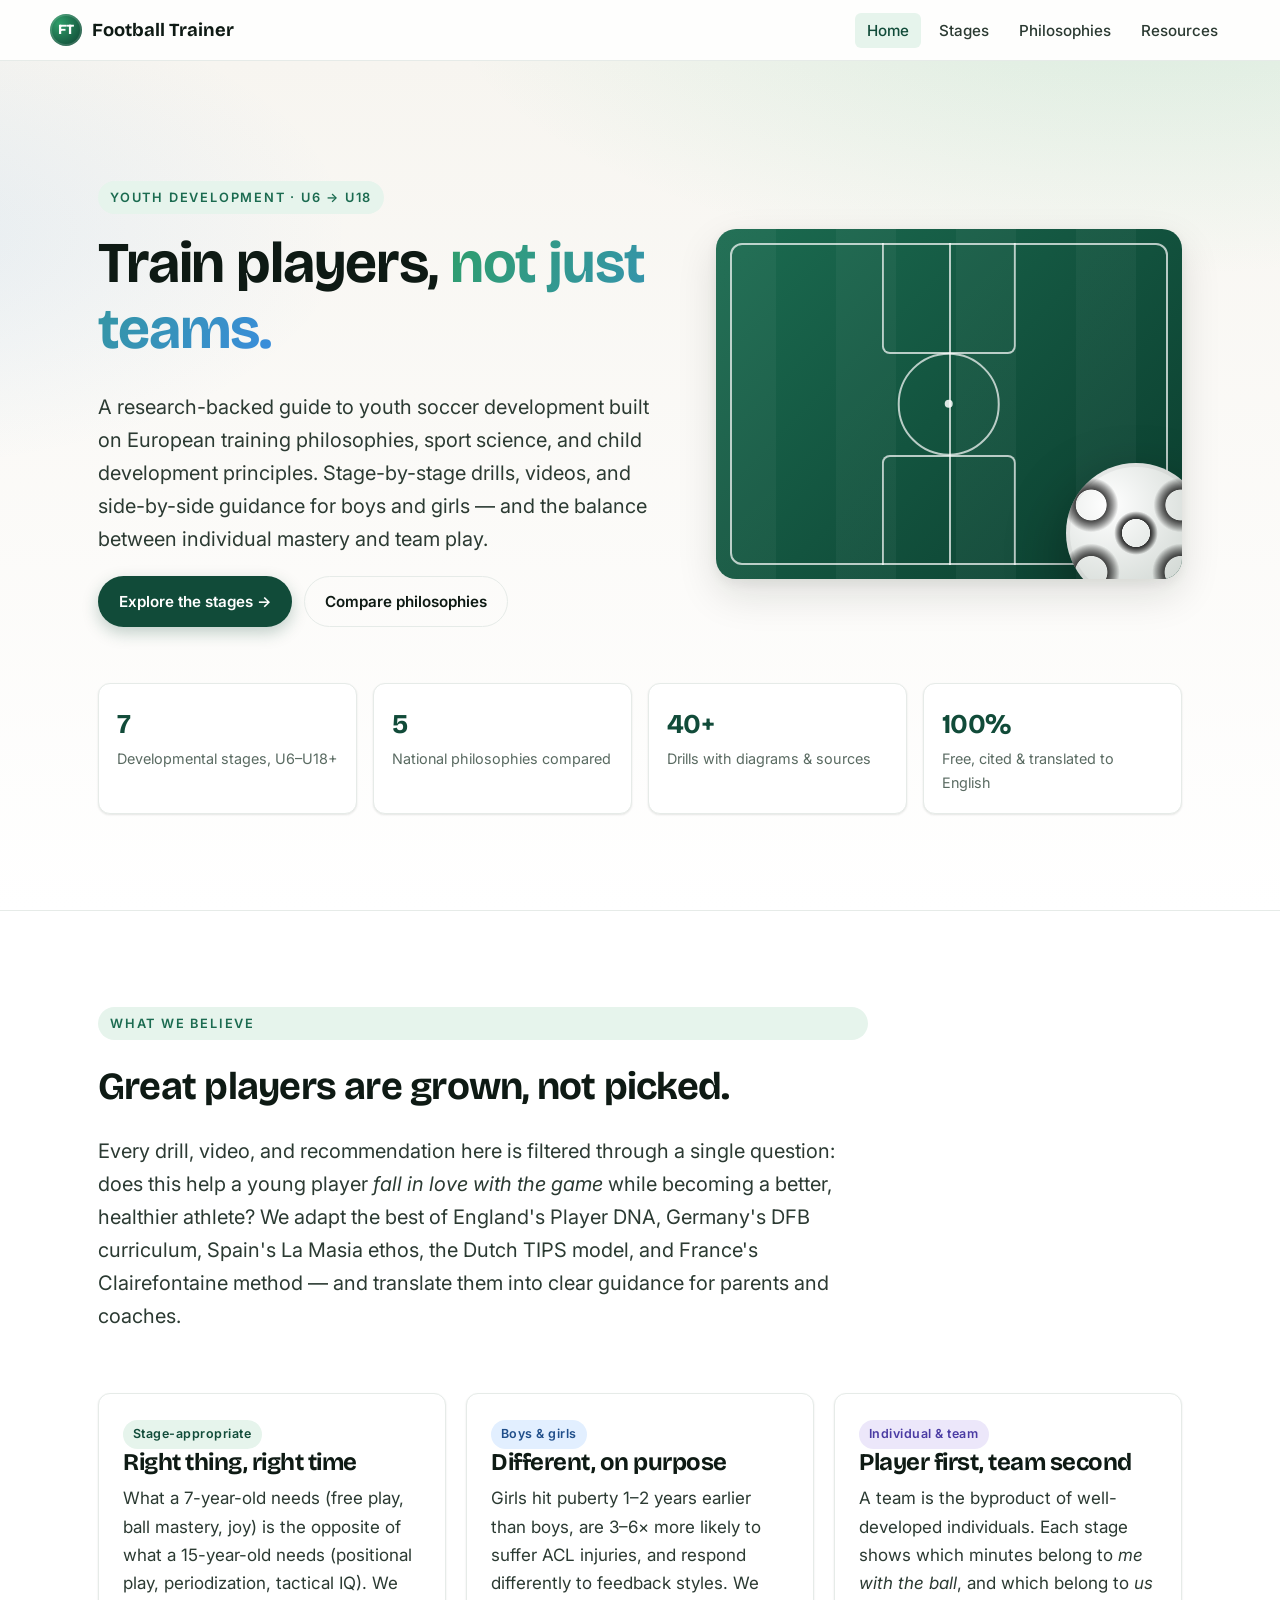
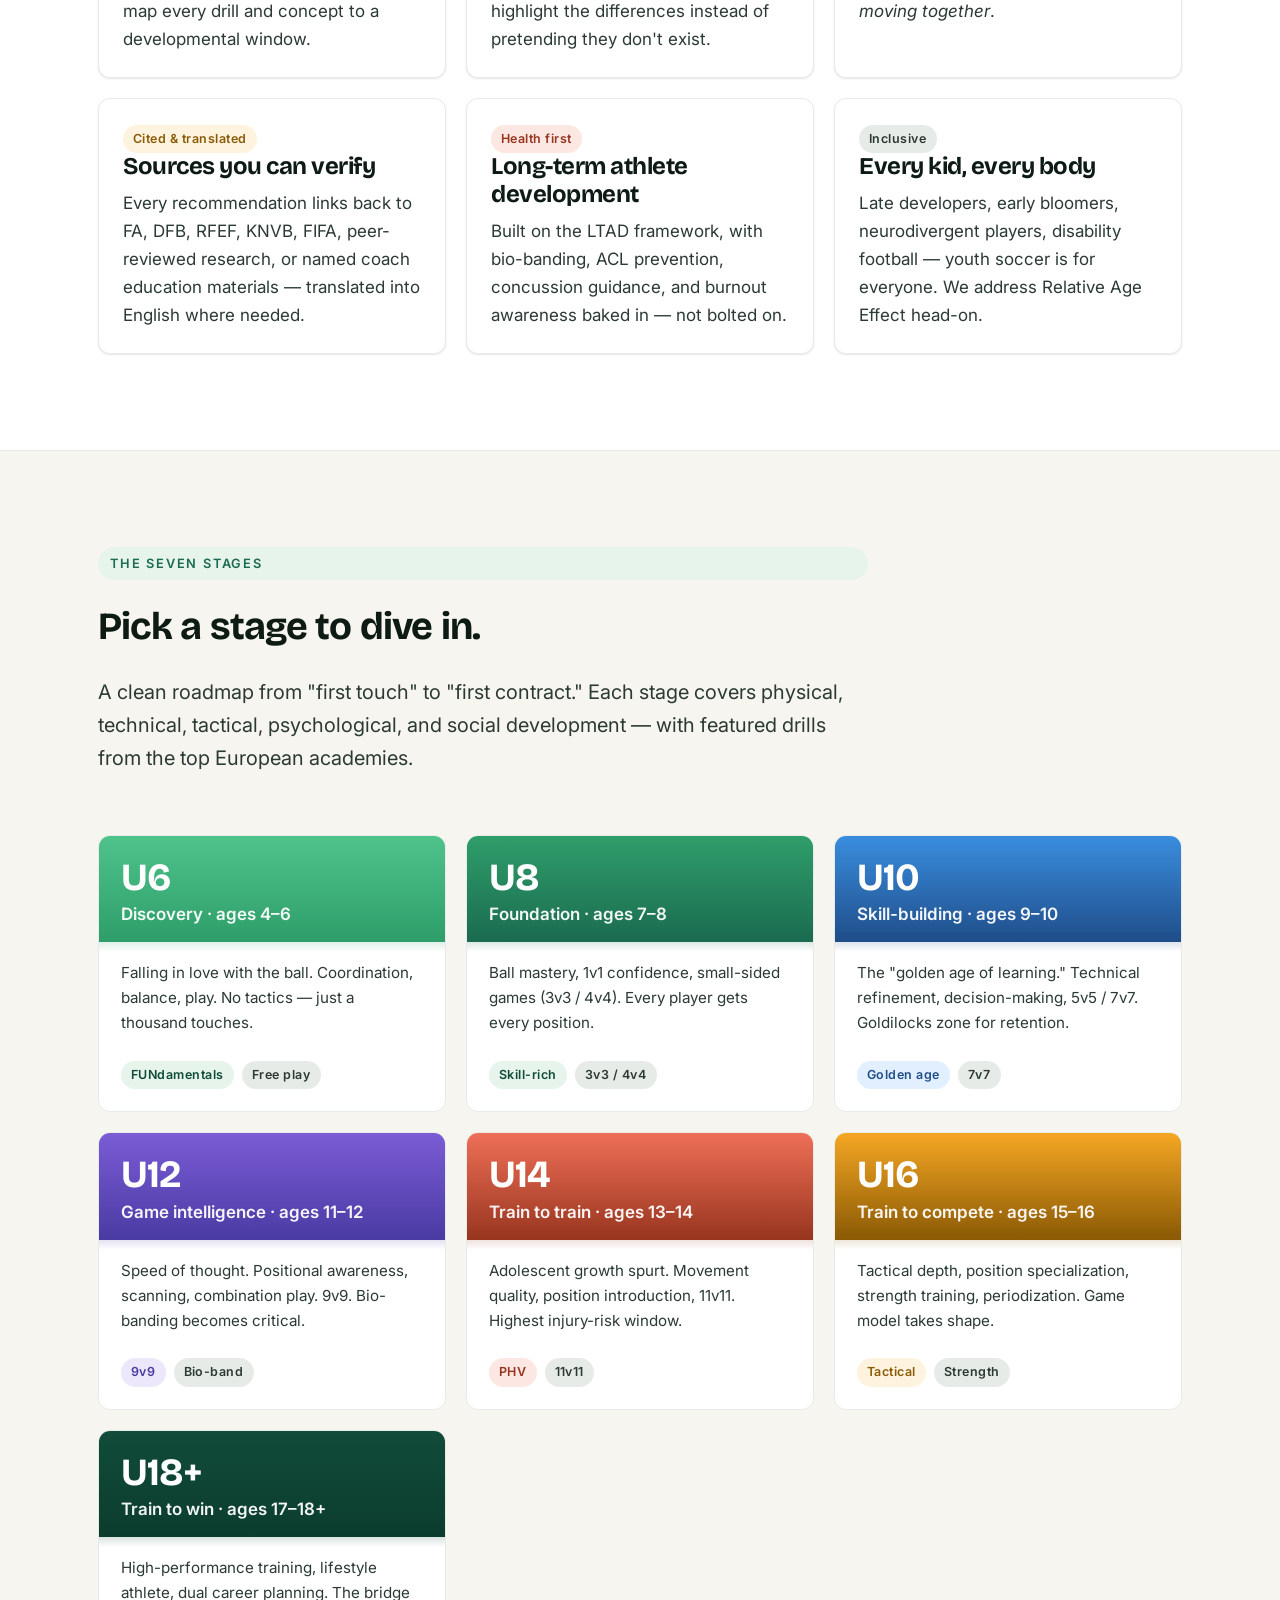
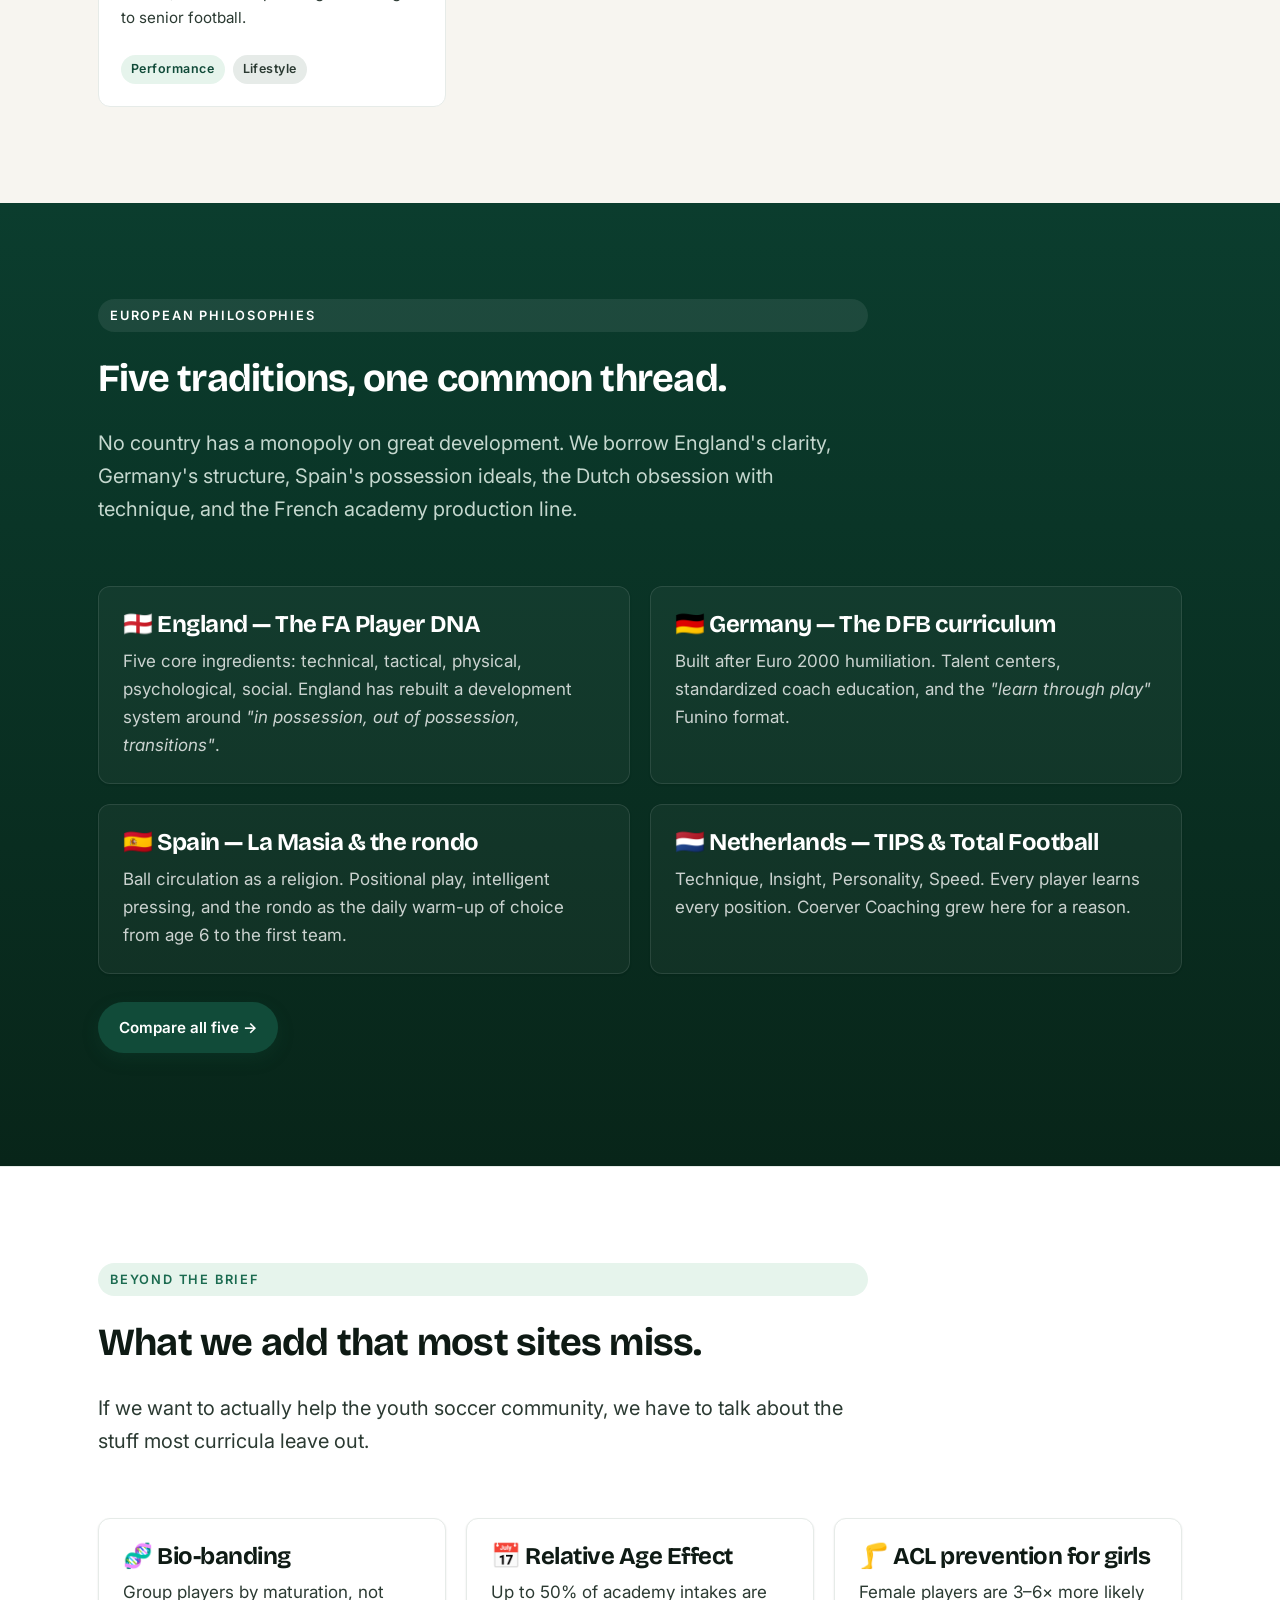
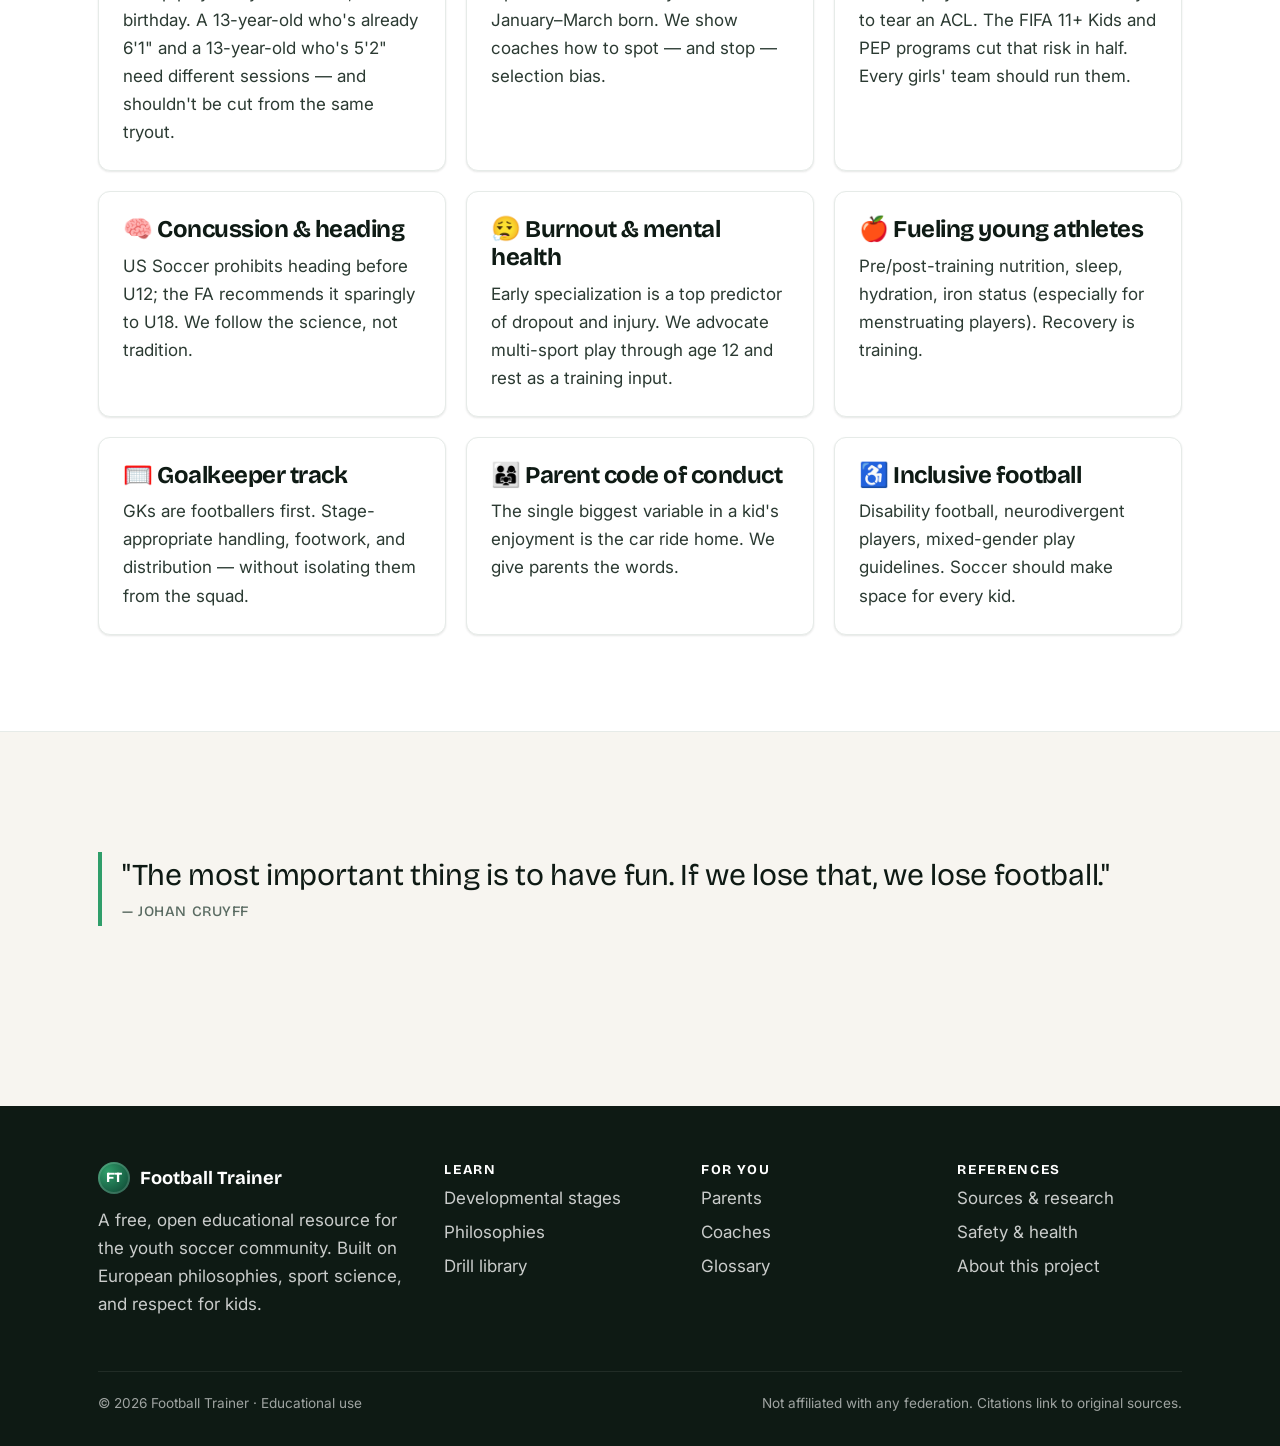
==== index.html @ bedeb148 "Add Football Trainer youth soccer development site Multi-page static site translating European youth" ====
<!doctype html>
<html lang="en">
<head>
<meta charset="utf-8" />
<meta name="viewport" content="width=device-width, initial-scale=1" />
<title>Football Trainer — Youth Soccer Development, the European Way</title>
<meta name="description" content="A research-backed guide to youth soccer development from U6 to U18. European philosophies, age-appropriate drills, and the difference between training boys, girls, individuals, and teams." />
<link rel="preconnect" href="https://fonts.googleapis.com">
<link rel="preconnect" href="https://fonts.gstatic.com" crossorigin>
<link href="https://fonts.googleapis.com/css2?family=Bricolage+Grotesque:wght@500;600;700;800&family=Inter:wght@400;500;600;700&display=swap" rel="stylesheet">
<link rel="stylesheet" href="assets/css/style.css" />
<meta name="theme-color" content="#114b39" />
</head>
<body>
<a class="skip-link" href="#main">Skip to content</a>

<header class="site-header">
  <div class="container nav">
    <a class="brand" href="index.html" aria-label="Football Trainer home">
      <span class="brand-mark" aria-hidden="true">FT</span>
      Football Trainer
    </a>
    <button class="nav-toggle" aria-label="Toggle navigation" aria-expanded="false">
      <svg width="24" height="24" viewBox="0 0 24 24" fill="none" stroke="currentColor" stroke-width="2" stroke-linecap="round"><path d="M4 7h16M4 12h16M4 17h16"/></svg>
    </button>
    <ul class="nav-links">
      <li><a href="index.html">Home</a></li>
      <li><a href="stages.html">Stages</a></li>
      <li><a href="philosophies.html">Philosophies</a></li>
      <li><a href="resources.html">Resources</a></li>
    </ul>
  </div>
</header>

<main id="main">

  <!-- HERO -->
  <section class="hero">
    <div class="container hero-grid">
      <div>
        <span class="eyebrow">Youth Development · U6 → U18</span>
        <h1>Train players, <span class="accent">not just teams.</span></h1>
        <p class="lede">A research-backed guide to youth soccer development built on European training philosophies, sport science, and child development principles. Stage-by-stage drills, videos, and side-by-side guidance for boys and girls — and the balance between individual mastery and team play.</p>
        <div class="hero-cta">
          <a class="btn btn-primary" href="stages.html">Explore the stages →</a>
          <a class="btn btn-secondary" href="philosophies.html">Compare philosophies</a>
        </div>
      </div>
      <div class="hero-art" aria-hidden="true">
        <div class="hero-stripes"></div>
        <div class="hero-pitch"></div>
        <div class="hero-mid"></div>
        <div class="hero-center"></div>
        <div class="hero-ball"></div>
      </div>
    </div>

    <div class="container">
      <div class="hero-stats">
        <div class="stat">
          <div class="stat-num">7</div>
          <div class="stat-label">Developmental stages, U6–U18+</div>
        </div>
        <div class="stat">
          <div class="stat-num">5</div>
          <div class="stat-label">National philosophies compared</div>
        </div>
        <div class="stat">
          <div class="stat-num">40+</div>
          <div class="stat-label">Drills with diagrams &amp; sources</div>
        </div>
        <div class="stat">
          <div class="stat-num">100%</div>
          <div class="stat-label">Free, cited &amp; translated to English</div>
        </div>
      </div>
    </div>
  </section>

  <!-- WHAT WE BELIEVE -->
  <section class="section section-light">
    <div class="container">
      <div class="section-head">
        <span class="eyebrow">What we believe</span>
        <h2>Great players are grown, not picked.</h2>
        <p class="lede">Every drill, video, and recommendation here is filtered through a single question: does this help a young player <em>fall in love with the game</em> while becoming a better, healthier athlete? We adapt the best of England's Player DNA, Germany's DFB curriculum, Spain's La Masia ethos, the Dutch TIPS model, and France's Clairefontaine method — and translate them into clear guidance for parents and coaches.</p>
      </div>

      <div class="card-grid three">
        <article class="card">
          <span class="badge badge-pitch">Stage-appropriate</span>
          <h3>Right thing, right time</h3>
          <p>What a 7-year-old needs (free play, ball mastery, joy) is the opposite of what a 15-year-old needs (positional play, periodization, tactical IQ). We map every drill and concept to a developmental window.</p>
        </article>
        <article class="card">
          <span class="badge badge-sky">Boys &amp; girls</span>
          <h3>Different, on purpose</h3>
          <p>Girls hit puberty 1–2 years earlier than boys, are 3–6× more likely to suffer ACL injuries, and respond differently to feedback styles. We highlight the differences instead of pretending they don't exist.</p>
        </article>
        <article class="card">
          <span class="badge badge-violet">Individual &amp; team</span>
          <h3>Player first, team second</h3>
          <p>A team is the byproduct of well-developed individuals. Each stage shows which minutes belong to <em>me with the ball</em>, and which belong to <em>us moving together</em>.</p>
        </article>
        <article class="card">
          <span class="badge badge-amber">Cited &amp; translated</span>
          <h3>Sources you can verify</h3>
          <p>Every recommendation links back to FA, DFB, RFEF, KNVB, FIFA, peer-reviewed research, or named coach education materials — translated into English where needed.</p>
        </article>
        <article class="card">
          <span class="badge badge-coral">Health first</span>
          <h3>Long-term athlete development</h3>
          <p>Built on the LTAD framework, with bio-banding, ACL prevention, concussion guidance, and burnout awareness baked in — not bolted on.</p>
        </article>
        <article class="card">
          <span class="badge">Inclusive</span>
          <h3>Every kid, every body</h3>
          <p>Late developers, early bloomers, neurodivergent players, disability football — youth soccer is for everyone. We address Relative Age Effect head-on.</p>
        </article>
      </div>
    </div>
  </section>

  <!-- STAGES OVERVIEW -->
  <section class="section">
    <div class="container">
      <div class="section-head">
        <span class="eyebrow">The seven stages</span>
        <h2>Pick a stage to dive in.</h2>
        <p class="lede">A clean roadmap from "first touch" to "first contract." Each stage covers physical, technical, tactical, psychological, and social development — with featured drills from the top European academies.</p>
      </div>

      <div class="card-grid three">
        <a class="stage-card" href="stages.html#u6" style="--stage-color:#4ec38a;--stage-color-dark:#2f9e6a;">
          <div class="stage-card-top">
            <div class="stage-age">U6</div>
            <div class="stage-name">Discovery · ages 4–6</div>
          </div>
          <div class="stage-card-body">
            <p>Falling in love with the ball. Coordination, balance, play. No tactics — just a thousand touches.</p>
            <div class="stage-card-meta">
              <span class="badge badge-pitch">FUNdamentals</span>
              <span class="badge">Free play</span>
            </div>
          </div>
        </a>

        <a class="stage-card" href="stages.html#u8" style="--stage-color:#2f9e6a;--stage-color-dark:#1b6b50;">
          <div class="stage-card-top">
            <div class="stage-age">U8</div>
            <div class="stage-name">Foundation · ages 7–8</div>
          </div>
          <div class="stage-card-body">
            <p>Ball mastery, 1v1 confidence, small-sided games (3v3 / 4v4). Every player gets every position.</p>
            <div class="stage-card-meta">
              <span class="badge badge-pitch">Skill-rich</span>
              <span class="badge">3v3 / 4v4</span>
            </div>
          </div>
        </a>

        <a class="stage-card" href="stages.html#u10" style="--stage-color:#3a8dde;--stage-color-dark:#1f4e8a;">
          <div class="stage-card-top">
            <div class="stage-age">U10</div>
            <div class="stage-name">Skill-building · ages 9–10</div>
          </div>
          <div class="stage-card-body">
            <p>The "golden age of learning." Technical refinement, decision-making, 5v5 / 7v7. Goldilocks zone for retention.</p>
            <div class="stage-card-meta">
              <span class="badge badge-sky">Golden age</span>
              <span class="badge">7v7</span>
            </div>
          </div>
        </a>

        <a class="stage-card" href="stages.html#u12" style="--stage-color:#7b5cd6;--stage-color-dark:#4a3ba3;">
          <div class="stage-card-top">
            <div class="stage-age">U12</div>
            <div class="stage-name">Game intelligence · ages 11–12</div>
          </div>
          <div class="stage-card-body">
            <p>Speed of thought. Positional awareness, scanning, combination play. 9v9. Bio-banding becomes critical.</p>
            <div class="stage-card-meta">
              <span class="badge badge-violet">9v9</span>
              <span class="badge">Bio-band</span>
            </div>
          </div>
        </a>

        <a class="stage-card" href="stages.html#u14" style="--stage-color:#ef6f57;--stage-color-dark:#98351f;">
          <div class="stage-card-top">
            <div class="stage-age">U14</div>
            <div class="stage-name">Train to train · ages 13–14</div>
          </div>
          <div class="stage-card-body">
            <p>Adolescent growth spurt. Movement quality, position introduction, 11v11. Highest injury-risk window.</p>
            <div class="stage-card-meta">
              <span class="badge badge-coral">PHV</span>
              <span class="badge">11v11</span>
            </div>
          </div>
        </a>

        <a class="stage-card" href="stages.html#u16" style="--stage-color:#f5a623;--stage-color-dark:#8a5a05;">
          <div class="stage-card-top">
            <div class="stage-age">U16</div>
            <div class="stage-name">Train to compete · ages 15–16</div>
          </div>
          <div class="stage-card-body">
            <p>Tactical depth, position specialization, strength training, periodization. Game model takes shape.</p>
            <div class="stage-card-meta">
              <span class="badge badge-amber">Tactical</span>
              <span class="badge">Strength</span>
            </div>
          </div>
        </a>

        <a class="stage-card" href="stages.html#u18" style="--stage-color:#114b39;--stage-color-dark:#0b3d2e;">
          <div class="stage-card-top">
            <div class="stage-age">U18+</div>
            <div class="stage-name">Train to win · ages 17–18+</div>
          </div>
          <div class="stage-card-body">
            <p>High-performance training, lifestyle athlete, dual career planning. The bridge to senior football.</p>
            <div class="stage-card-meta">
              <span class="badge badge-pitch">Performance</span>
              <span class="badge">Lifestyle</span>
            </div>
          </div>
        </a>
      </div>
    </div>
  </section>

  <!-- PHILOSOPHIES TEASER -->
  <section class="section section-dark">
    <div class="container">
      <div class="section-head">
        <span class="eyebrow" style="background: rgba(255,255,255,.08); color: #fff;">European philosophies</span>
        <h2>Five traditions, one common thread.</h2>
        <p class="lede">No country has a monopoly on great development. We borrow England's clarity, Germany's structure, Spain's possession ideals, the Dutch obsession with technique, and the French academy production line.</p>
      </div>

      <div class="card-grid two">
        <article class="card" style="background: rgba(255,255,255,.04); border-color: rgba(255,255,255,.1); color: #fff;">
          <h3 style="color:#fff;">🏴󠁧󠁢󠁥󠁮󠁧󠁿 England — The FA Player DNA</h3>
          <p style="color: rgba(255,255,255,.78);">Five core ingredients: technical, tactical, physical, psychological, social. England has rebuilt a development system around <em>"in possession, out of possession, transitions"</em>.</p>
        </article>
        <article class="card" style="background: rgba(255,255,255,.04); border-color: rgba(255,255,255,.1); color: #fff;">
          <h3 style="color:#fff;">🇩🇪 Germany — The DFB curriculum</h3>
          <p style="color: rgba(255,255,255,.78);">Built after Euro 2000 humiliation. Talent centers, standardized coach education, and the <em>"learn through play"</em> Funino format.</p>
        </article>
        <article class="card" style="background: rgba(255,255,255,.04); border-color: rgba(255,255,255,.1); color: #fff;">
          <h3 style="color:#fff;">🇪🇸 Spain — La Masia &amp; the rondo</h3>
          <p style="color: rgba(255,255,255,.78);">Ball circulation as a religion. Positional play, intelligent pressing, and the rondo as the daily warm-up of choice from age 6 to the first team.</p>
        </article>
        <article class="card" style="background: rgba(255,255,255,.04); border-color: rgba(255,255,255,.1); color: #fff;">
          <h3 style="color:#fff;">🇳🇱 Netherlands — TIPS &amp; Total Football</h3>
          <p style="color: rgba(255,255,255,.78);">Technique, Insight, Personality, Speed. Every player learns every position. Coerver Coaching grew here for a reason.</p>
        </article>
      </div>

      <p style="margin-top: 28px;">
        <a class="btn btn-primary" href="philosophies.html">Compare all five →</a>
      </p>
    </div>
  </section>

  <!-- WHAT MAKES THIS DIFFERENT -->
  <section class="section section-light">
    <div class="container">
      <div class="section-head">
        <span class="eyebrow">Beyond the brief</span>
        <h2>What we add that most sites miss.</h2>
        <p class="lede">If we want to actually help the youth soccer community, we have to talk about the stuff most curricula leave out.</p>
      </div>

      <div class="card-grid three">
        <article class="card">
          <h3>🧬 Bio-banding</h3>
          <p>Group players by maturation, not birthday. A 13-year-old who's already 6'1" and a 13-year-old who's 5'2" need different sessions — and shouldn't be cut from the same tryout.</p>
        </article>
        <article class="card">
          <h3>📅 Relative Age Effect</h3>
          <p>Up to 50% of academy intakes are January–March born. We show coaches how to spot — and stop — selection bias.</p>
        </article>
        <article class="card">
          <h3>🦵 ACL prevention for girls</h3>
          <p>Female players are 3–6× more likely to tear an ACL. The FIFA 11+ Kids and PEP programs cut that risk in half. Every girls' team should run them.</p>
        </article>
        <article class="card">
          <h3>🧠 Concussion &amp; heading</h3>
          <p>US Soccer prohibits heading before U12; the FA recommends it sparingly to U18. We follow the science, not tradition.</p>
        </article>
        <article class="card">
          <h3>😮‍💨 Burnout &amp; mental health</h3>
          <p>Early specialization is a top predictor of dropout and injury. We advocate multi-sport play through age 12 and rest as a training input.</p>
        </article>
        <article class="card">
          <h3>🍎 Fueling young athletes</h3>
          <p>Pre/post-training nutrition, sleep, hydration, iron status (especially for menstruating players). Recovery is training.</p>
        </article>
        <article class="card">
          <h3>🥅 Goalkeeper track</h3>
          <p>GKs are footballers first. Stage-appropriate handling, footwork, and distribution — without isolating them from the squad.</p>
        </article>
        <article class="card">
          <h3>👨‍👩‍👧 Parent code of conduct</h3>
          <p>The single biggest variable in a kid's enjoyment is the car ride home. We give parents the words.</p>
        </article>
        <article class="card">
          <h3>♿ Inclusive football</h3>
          <p>Disability football, neurodivergent players, mixed-gender play guidelines. Soccer should make space for every kid.</p>
        </article>
      </div>
    </div>
  </section>

  <!-- QUOTE -->
  <section class="section">
    <div class="container">
      <blockquote class="pull-quote">
        "The most important thing is to have fun. If we lose that, we lose football."
        <cite>— Johan Cruyff</cite>
      </blockquote>
    </div>
  </section>

</main>

<footer class="site-footer">
  <div class="container">
    <div class="footer-grid">
      <div>
        <a class="brand" href="index.html"><span class="brand-mark" aria-hidden="true">FT</span> Football Trainer</a>
        <p style="margin-top: 12px; max-width: 38ch;">A free, open educational resource for the youth soccer community. Built on European philosophies, sport science, and respect for kids.</p>
      </div>
      <div>
        <h4>Learn</h4>
        <ul>
          <li><a href="stages.html">Developmental stages</a></li>
          <li><a href="philosophies.html">Philosophies</a></li>
          <li><a href="resources.html#drills">Drill library</a></li>
        </ul>
      </div>
      <div>
        <h4>For you</h4>
        <ul>
          <li><a href="resources.html#parents">Parents</a></li>
          <li><a href="resources.html#coaches">Coaches</a></li>
          <li><a href="resources.html#glossary">Glossary</a></li>
        </ul>
      </div>
      <div>
        <h4>References</h4>
        <ul>
          <li><a href="resources.html#sources">Sources &amp; research</a></li>
          <li><a href="resources.html#safety">Safety &amp; health</a></li>
          <li><a href="resources.html#about">About this project</a></li>
        </ul>
      </div>
    </div>
    <div class="footer-meta">
      <span>© <span id="year"></span> Football Trainer · Educational use</span>
      <span>Not affiliated with any federation. Citations link to original sources.</span>
    </div>
  </div>
</footer>
<script>document.getElementById("year").textContent = new Date().getFullYear();</script>
<script src="assets/js/main.js"></script>
</body>
</html>
---- assets/css/style.css ----
/* =============================================================
   Football Trainer — Design System
   ============================================================= */

:root {
  /* Pitch-inspired palette */
  --pitch-900: #0b3d2e;
  --pitch-800: #114b39;
  --pitch-700: #1b6b50;
  --pitch-500: #2f9e6a;
  --pitch-400: #4ec38a;
  --pitch-100: #e6f4ec;

  --chalk: #ffffff;
  --bone: #f7f5f0;
  --ink-900: #0e1a14;
  --ink-700: #2b3a32;
  --ink-500: #5a6b62;
  --ink-300: #9aa8a0;
  --ink-100: #e6ebe8;

  --accent-amber: #f5a623;
  --accent-coral: #ef6f57;
  --accent-sky: #3a8dde;
  --accent-violet: #7b5cd6;

  /* Stage colors */
  --stage-u6: #4ec38a;
  --stage-u8: #2f9e6a;
  --stage-u10: #3a8dde;
  --stage-u12: #7b5cd6;
  --stage-u14: #ef6f57;
  --stage-u16: #f5a623;
  --stage-u18: #114b39;

  --shadow-sm: 0 1px 2px rgba(14, 26, 20, 0.06), 0 1px 3px rgba(14, 26, 20, 0.05);
  --shadow-md: 0 4px 12px rgba(14, 26, 20, 0.08), 0 2px 4px rgba(14, 26, 20, 0.05);
  --shadow-lg: 0 16px 40px rgba(14, 26, 20, 0.12), 0 4px 12px rgba(14, 26, 20, 0.06);

  --radius-sm: 6px;
  --radius-md: 12px;
  --radius-lg: 20px;
  --radius-pill: 999px;

  --font-sans: "Inter", "Helvetica Neue", -apple-system, BlinkMacSystemFont, "Segoe UI", Roboto, Arial, sans-serif;
  --font-display: "Bricolage Grotesque", "Inter", -apple-system, BlinkMacSystemFont, sans-serif;

  --max-w: 1180px;
  --gutter: clamp(20px, 4vw, 48px);
}

* { box-sizing: border-box; }

html {
  scroll-behavior: smooth;
  -webkit-text-size-adjust: 100%;
}

body {
  margin: 0;
  font-family: var(--font-sans);
  font-size: 17px;
  line-height: 1.65;
  color: var(--ink-900);
  background: var(--bone);
  -webkit-font-smoothing: antialiased;
  -moz-osx-font-smoothing: grayscale;
}

img, video, iframe { max-width: 100%; display: block; }
img { height: auto; }

a {
  color: var(--pitch-700);
  text-decoration: none;
  border-bottom: 1px solid transparent;
  transition: color .2s ease, border-color .2s ease;
}
a:hover { color: var(--pitch-500); border-color: currentColor; }

h1, h2, h3, h4 {
  font-family: var(--font-display);
  font-weight: 700;
  letter-spacing: -0.02em;
  line-height: 1.15;
  color: var(--ink-900);
  margin: 0 0 .5em;
}
h1 { font-size: clamp(2.2rem, 5vw, 3.6rem); }
h2 { font-size: clamp(1.6rem, 3.4vw, 2.4rem); }
h3 { font-size: clamp(1.2rem, 2.2vw, 1.5rem); }
h4 { font-size: 1.05rem; }

p { margin: 0 0 1em; }

.container {
  width: min(100%, var(--max-w));
  margin-inline: auto;
  padding-inline: var(--gutter);
}

.lede {
  font-size: clamp(1.05rem, 1.6vw, 1.25rem);
  color: var(--ink-700);
  max-width: 62ch;
}

.eyebrow {
  display: inline-block;
  font-size: .8rem;
  font-weight: 600;
  letter-spacing: .14em;
  text-transform: uppercase;
  color: var(--pitch-700);
  background: var(--pitch-100);
  padding: 6px 12px;
  border-radius: var(--radius-pill);
  margin-bottom: 1rem;
}

/* Skip link */
.skip-link {
  position: absolute;
  left: -10000px;
  top: auto;
}
.skip-link:focus {
  position: fixed; left: 16px; top: 16px;
  background: var(--ink-900); color: var(--chalk);
  padding: 10px 14px; border-radius: var(--radius-sm); z-index: 1000;
}

/* =============================================================
   Header & Navigation
   ============================================================= */
.site-header {
  position: sticky; top: 0; z-index: 50;
  background: rgba(255,255,255,0.85);
  backdrop-filter: saturate(140%) blur(10px);
  -webkit-backdrop-filter: saturate(140%) blur(10px);
  border-bottom: 1px solid var(--ink-100);
}
.nav {
  display: flex; align-items: center; justify-content: space-between;
  gap: 16px; padding: 14px 0;
}
.brand {
  display: inline-flex; align-items: center; gap: 10px;
  font-family: var(--font-display);
  font-weight: 700; font-size: 1.15rem;
  color: var(--ink-900); border: 0;
}
.brand:hover { color: var(--pitch-700); }
.brand-mark {
  width: 32px; height: 32px; border-radius: 50%;
  background: radial-gradient(circle at 30% 30%, var(--pitch-500), var(--pitch-900));
  display: inline-flex; align-items: center; justify-content: center;
  color: var(--chalk); font-weight: 800; font-size: 14px;
  box-shadow: inset 0 0 0 2px rgba(255,255,255,.15);
}
.nav-links {
  display: flex; gap: 6px; align-items: center;
  list-style: none; padding: 0; margin: 0;
}
.nav-links a {
  color: var(--ink-700); border: 0;
  padding: 8px 12px; border-radius: var(--radius-sm);
  font-weight: 500; font-size: .95rem;
}
.nav-links a:hover { background: var(--pitch-100); color: var(--pitch-800); }
.nav-links a.active { color: var(--pitch-800); background: var(--pitch-100); }

.nav-toggle {
  display: none; background: none; border: 0; padding: 8px;
  cursor: pointer; color: var(--ink-900);
}

@media (max-width: 820px) {
  .nav-toggle { display: inline-flex; }
  .nav-links {
    position: absolute; top: 100%; left: 0; right: 0;
    flex-direction: column; align-items: stretch;
    background: var(--chalk); border-bottom: 1px solid var(--ink-100);
    padding: 10px var(--gutter) 18px;
    transform: translateY(-8px); opacity: 0; pointer-events: none;
    transition: opacity .2s ease, transform .2s ease;
  }
  .nav-links.open { opacity: 1; transform: none; pointer-events: auto; }
  .nav-links a { padding: 12px; }
}

/* =============================================================
   Hero
   ============================================================= */
.hero {
  position: relative;
  padding: clamp(64px, 10vw, 120px) 0 clamp(48px, 8vw, 96px);
  background:
    radial-gradient(1200px 500px at 90% -10%, rgba(78,195,138,.18), transparent 60%),
    radial-gradient(800px 400px at -10% 20%, rgba(58,141,222,.10), transparent 60%),
    linear-gradient(180deg, var(--bone), #fff);
  overflow: hidden;
}
.hero-grid {
  display: grid; grid-template-columns: 1.1fr .9fr; gap: 48px;
  align-items: center;
}
@media (max-width: 880px) {
  .hero-grid { grid-template-columns: 1fr; }
}
.hero h1 .accent {
  background: linear-gradient(120deg, var(--pitch-500), var(--accent-sky));
  -webkit-background-clip: text; background-clip: text; color: transparent;
}
.hero-cta { display: flex; gap: 12px; flex-wrap: wrap; margin-top: 20px; }

.hero-art {
  position: relative; aspect-ratio: 4/3;
  border-radius: var(--radius-lg);
  background: linear-gradient(135deg, var(--pitch-700), var(--pitch-900));
  box-shadow: var(--shadow-lg);
  overflow: hidden;
}
.hero-pitch {
  position: absolute; inset: 14px;
  border: 2px solid rgba(255,255,255,.7);
  border-radius: 12px;
}
.hero-pitch::before, .hero-pitch::after {
  content: ""; position: absolute; left: 50%; transform: translateX(-50%);
  width: 30%; aspect-ratio: 1.2/1;
  border: 2px solid rgba(255,255,255,.7);
}
.hero-pitch::before { top: -2px; border-top: 0; border-radius: 0 0 8px 8px; }
.hero-pitch::after { bottom: -2px; border-bottom: 0; border-radius: 8px 8px 0 0; }
.hero-center {
  position: absolute; left: 50%; top: 50%;
  width: 22%; aspect-ratio: 1;
  transform: translate(-50%, -50%);
  border: 2px solid rgba(255,255,255,.7); border-radius: 50%;
}
.hero-center::after {
  content: ""; position: absolute; left: 50%; top: 50%;
  width: 8px; height: 8px; background: rgba(255,255,255,.85);
  border-radius: 50%; transform: translate(-50%, -50%);
}
.hero-mid {
  position: absolute; top: 14px; bottom: 14px; left: 50%;
  width: 0; border-left: 2px solid rgba(255,255,255,.7);
}
.hero-stripes {
  position: absolute; inset: 0;
  background:
    repeating-linear-gradient(90deg, rgba(255,255,255,.04) 0 60px, transparent 60px 120px);
  pointer-events: none;
}
.hero-ball {
  position: absolute; right: -24px; bottom: -24px;
  width: 140px; height: 140px;
  background: radial-gradient(circle at 30% 30%, #fff, #d4dad6 70%, #b6bdb9);
  border-radius: 50%;
  box-shadow: 0 24px 60px rgba(0,0,0,.35), inset 0 0 0 4px rgba(0,0,0,.05);
}
.hero-ball::before, .hero-ball::after {
  content: ""; position: absolute; inset: 0;
  background:
    radial-gradient(circle at 50% 50%, transparent 14%, rgba(0,0,0,.55) 14.5%, transparent 22%),
    radial-gradient(circle at 18% 30%, transparent 10%, rgba(0,0,0,.45) 10.5%, transparent 18%),
    radial-gradient(circle at 82% 30%, transparent 10%, rgba(0,0,0,.45) 10.5%, transparent 18%),
    radial-gradient(circle at 18% 78%, transparent 10%, rgba(0,0,0,.45) 10.5%, transparent 18%),
    radial-gradient(circle at 82% 78%, transparent 10%, rgba(0,0,0,.45) 10.5%, transparent 18%);
  border-radius: 50%;
}

/* Stat strip */
.hero-stats {
  display: grid; grid-template-columns: repeat(4, 1fr);
  gap: 16px; margin-top: 56px;
}
@media (max-width: 720px) {
  .hero-stats { grid-template-columns: repeat(2, 1fr); }
}
.stat {
  background: #fff; border-radius: var(--radius-md);
  padding: 18px; box-shadow: var(--shadow-sm);
  border: 1px solid var(--ink-100);
}
.stat-num {
  font-family: var(--font-display); font-weight: 700;
  font-size: 1.7rem; color: var(--pitch-800); letter-spacing: -.02em;
}
.stat-label { font-size: .9rem; color: var(--ink-500); }

/* =============================================================
   Buttons & badges
   ============================================================= */
.btn {
  display: inline-flex; align-items: center; gap: 8px;
  padding: 12px 20px; border-radius: var(--radius-pill);
  font-weight: 600; font-size: .95rem; cursor: pointer;
  border: 1px solid transparent; transition: transform .1s ease, box-shadow .2s ease, background .2s ease;
}
.btn:hover { border: 1px solid transparent; }
.btn:active { transform: translateY(1px); }
.btn-primary {
  background: var(--pitch-800); color: var(--chalk);
  box-shadow: 0 6px 16px rgba(17,75,57,.25);
}
.btn-primary:hover { background: var(--pitch-700); color: var(--chalk); }
.btn-secondary {
  background: transparent; color: var(--ink-900);
  border: 1px solid var(--ink-100);
}
.btn-secondary:hover { background: var(--chalk); color: var(--ink-900); border-color: var(--ink-300); }
.btn-ghost {
  background: transparent; color: var(--pitch-800); padding: 10px 14px;
}
.btn-ghost:hover { background: var(--pitch-100); color: var(--pitch-800); }

.badge {
  display: inline-flex; align-items: center; gap: 6px;
  font-size: .78rem; font-weight: 600; letter-spacing: .04em;
  padding: 4px 10px; border-radius: var(--radius-pill);
  background: var(--ink-100); color: var(--ink-700);
}
.badge-pitch { background: var(--pitch-100); color: var(--pitch-800); }
.badge-amber { background: #fef3df; color: #8a5a05; }
.badge-coral { background: #fde7e2; color: #98351f; }
.badge-sky   { background: #e2efff; color: #1f4e8a; }
.badge-violet{ background: #ece7fa; color: #4a3ba3; }

/* =============================================================
   Sections
   ============================================================= */
.section { padding: clamp(56px, 8vw, 96px) 0; }
.section-light { background: var(--chalk); border-block: 1px solid var(--ink-100); }
.section-dark {
  background: linear-gradient(180deg, var(--pitch-900), #082519);
  color: var(--pitch-100);
}
.section-dark h1, .section-dark h2, .section-dark h3 { color: var(--chalk); }
.section-dark .lede { color: rgba(230,244,236,.85); }

.section-head {
  display: flex; flex-direction: column; gap: 8px;
  margin-bottom: 40px; max-width: 70ch;
}

/* =============================================================
   Cards
   ============================================================= */
.card {
  background: var(--chalk);
  border: 1px solid var(--ink-100);
  border-radius: var(--radius-md);
  padding: 24px;
  box-shadow: var(--shadow-sm);
  transition: transform .15s ease, box-shadow .2s ease, border-color .2s ease;
}
.card:hover { transform: translateY(-2px); box-shadow: var(--shadow-md); border-color: var(--ink-300); }
.card h3 { margin-bottom: 8px; }
.card p { color: var(--ink-700); margin-bottom: 0; }

.card-grid {
  display: grid; gap: 20px;
  grid-template-columns: repeat(auto-fill, minmax(260px, 1fr));
}
.card-grid.three { grid-template-columns: repeat(auto-fill, minmax(300px, 1fr)); }
.card-grid.two   { grid-template-columns: repeat(auto-fill, minmax(360px, 1fr)); }

/* Stage cards */
.stage-card {
  position: relative; overflow: hidden;
  border-radius: var(--radius-md);
  border: 1px solid var(--ink-100);
  background: #fff;
  display: flex; flex-direction: column;
  min-height: 240px;
  text-decoration: none; color: inherit; border-bottom: 1px solid var(--ink-100);
}
.stage-card:hover { border-color: var(--ink-300); box-shadow: var(--shadow-md); transform: translateY(-2px); }
.stage-card-top {
  padding: 22px 22px 14px;
  background: linear-gradient(180deg, var(--stage-color, var(--pitch-500)) 0%, var(--stage-color-dark, var(--pitch-700)) 100%);
  color: #fff;
  position: relative;
}
.stage-card-top::after {
  content: ""; position: absolute; left: 0; right: 0; bottom: -10px; height: 20px;
  background: linear-gradient(180deg, var(--stage-color-dark, var(--pitch-700)), transparent);
  opacity: .3;
}
.stage-age {
  font-family: var(--font-display); font-size: 2.4rem; font-weight: 700;
  letter-spacing: -.02em; line-height: 1; color: #fff;
}
.stage-name { font-weight: 600; opacity: .95; margin-top: 4px; }
.stage-card-body { padding: 18px 22px 22px; flex: 1; display: flex; flex-direction: column; gap: 10px; }
.stage-card-body p { color: var(--ink-700); font-size: .95rem; }
.stage-card-meta {
  display: flex; gap: 8px; flex-wrap: wrap; margin-top: auto;
}

/* =============================================================
   Stages page
   ============================================================= */
.timeline {
  display: flex; gap: 6px; padding: 8px;
  background: #fff; border: 1px solid var(--ink-100); border-radius: var(--radius-pill);
  box-shadow: var(--shadow-sm); overflow-x: auto; scrollbar-width: thin;
}
.timeline a {
  flex: 1 0 auto; text-align: center;
  padding: 10px 14px; border-radius: var(--radius-pill);
  color: var(--ink-700); font-weight: 600; font-size: .9rem;
  border-bottom: 0;
}
.timeline a:hover { background: var(--pitch-100); color: var(--pitch-800); }

.stage-section {
  padding: clamp(56px, 8vw, 96px) 0;
  border-top: 1px solid var(--ink-100);
  scroll-margin-top: 84px;
}
.stage-section:first-of-type { border-top: 0; }
.stage-header {
  display: grid; grid-template-columns: auto 1fr; gap: 24px;
  align-items: center; margin-bottom: 36px;
}
.stage-marker {
  width: 88px; height: 88px; border-radius: 50%;
  display: inline-flex; align-items: center; justify-content: center;
  color: #fff; font-family: var(--font-display); font-weight: 700; font-size: 1.6rem;
  box-shadow: var(--shadow-md);
  background: linear-gradient(135deg, var(--stage-color, var(--pitch-500)), var(--stage-color-dark, var(--pitch-700)));
}

.pillars {
  display: grid; gap: 16px;
  grid-template-columns: repeat(auto-fill, minmax(220px, 1fr));
  margin-bottom: 32px;
}
.pillar {
  padding: 18px; border-radius: var(--radius-md);
  background: var(--chalk); border: 1px solid var(--ink-100);
}
.pillar h4 { color: var(--pitch-800); margin-bottom: 4px; }
.pillar p { font-size: .92rem; color: var(--ink-700); margin: 0; }

/* Comparison table (boys vs girls / individual vs team) */
.compare {
  display: grid; gap: 16px; grid-template-columns: 1fr 1fr;
  margin: 24px 0 32px;
}
@media (max-width: 720px) { .compare { grid-template-columns: 1fr; } }
.compare > div {
  padding: 22px; background: #fff;
  border: 1px solid var(--ink-100); border-radius: var(--radius-md);
}
.compare h4 {
  display: inline-flex; align-items: center; gap: 8px;
  margin-bottom: 8px; color: var(--ink-900);
}
.compare ul { padding-left: 1.1rem; margin: 0; color: var(--ink-700); }
.compare li { margin-bottom: 6px; }

/* Drill cards */
.drill {
  background: #fff; border: 1px solid var(--ink-100);
  border-radius: var(--radius-md); overflow: hidden;
  display: flex; flex-direction: column;
}
.drill-diagram {
  background: linear-gradient(180deg, var(--pitch-700), var(--pitch-900));
  aspect-ratio: 5/3;
  position: relative;
}
.drill-diagram svg { width: 100%; height: 100%; display: block; }
.drill-body { padding: 18px 20px 20px; display: flex; flex-direction: column; gap: 8px; flex: 1; }
.drill-meta { display: flex; gap: 8px; flex-wrap: wrap; margin-top: auto; }
.drill h4 { margin-bottom: 4px; }
.drill p { color: var(--ink-700); font-size: .95rem; }
.drill .source { font-size: .82rem; color: var(--ink-500); }

/* Video embed */
.video-frame {
  position: relative; aspect-ratio: 16/9;
  border-radius: var(--radius-md); overflow: hidden;
  background: #000; box-shadow: var(--shadow-md);
}
.video-frame iframe {
  position: absolute; inset: 0; width: 100%; height: 100%; border: 0;
}
.video-grid {
  display: grid; gap: 20px; grid-template-columns: repeat(auto-fill, minmax(360px, 1fr));
}

/* Callout */
.callout {
  border-left: 4px solid var(--accent-amber);
  background: #fff8eb;
  padding: 16px 18px; border-radius: 0 var(--radius-md) var(--radius-md) 0;
  margin: 16px 0;
}
.callout.info { border-color: var(--accent-sky); background: #ecf4ff; }
.callout.warn { border-color: var(--accent-coral); background: #fdeee9; }
.callout.note { border-color: var(--pitch-500); background: var(--pitch-100); }
.callout p { margin: 0; }
.callout strong { color: var(--ink-900); }

/* Source citation list */
.sources {
  list-style: none; padding: 0; margin: 0;
  counter-reset: src;
}
.sources li {
  counter-increment: src;
  padding: 12px 0 12px 40px;
  position: relative;
  border-bottom: 1px solid var(--ink-100);
  font-size: .95rem; color: var(--ink-700);
}
.sources li::before {
  content: counter(src);
  position: absolute; left: 0; top: 12px;
  width: 28px; height: 28px; border-radius: 50%;
  background: var(--pitch-100); color: var(--pitch-800);
  display: inline-flex; align-items: center; justify-content: center;
  font-weight: 700; font-size: .8rem;
}

/* Philosophy cards */
.philo {
  background: #fff; border: 1px solid var(--ink-100); border-radius: var(--radius-md);
  overflow: hidden; display: flex; flex-direction: column;
}
.philo-flag {
  height: 8px;
  background: linear-gradient(90deg, var(--c1, var(--pitch-700)) 0 33%, var(--c2, #fff) 33% 66%, var(--c3, var(--pitch-700)) 66%);
}
.philo-body { padding: 22px 24px 24px; }
.philo-body h3 { display: flex; align-items: center; gap: 10px; }
.philo-body p { color: var(--ink-700); }
.philo-body ul { padding-left: 1.1rem; color: var(--ink-700); }

/* Resource page tabs */
.tabs {
  display: flex; gap: 6px; flex-wrap: wrap;
  border-bottom: 1px solid var(--ink-100); margin-bottom: 28px;
}
.tab {
  padding: 12px 18px; border: 0; background: transparent;
  color: var(--ink-500); font-weight: 600; font-size: .95rem;
  cursor: pointer; border-bottom: 2px solid transparent; margin-bottom: -1px;
}
.tab[aria-selected="true"] { color: var(--pitch-800); border-color: var(--pitch-700); }
.tab:hover { color: var(--pitch-800); }
.tab-panel { display: none; }
.tab-panel.active { display: block; }

/* Glossary */
.glossary dt { font-weight: 700; color: var(--ink-900); margin-top: 14px; }
.glossary dd { margin: 4px 0 12px; color: var(--ink-700); }

/* Footer */
.site-footer {
  background: var(--ink-900); color: rgba(255,255,255,.78);
  padding: 56px 0 32px;
  margin-top: 60px;
}
.footer-grid {
  display: grid; gap: 32px;
  grid-template-columns: 1.4fr 1fr 1fr 1fr;
}
@media (max-width: 760px) { .footer-grid { grid-template-columns: 1fr 1fr; } }
.site-footer h4 {
  color: #fff; font-size: .85rem; text-transform: uppercase; letter-spacing: .12em;
}
.site-footer ul { list-style: none; padding: 0; margin: 0; }
.site-footer li { margin: 6px 0; }
.site-footer a { color: rgba(255,255,255,.78); border: 0; }
.site-footer a:hover { color: #fff; }
.site-footer .brand { color: #fff; }
.footer-meta {
  margin-top: 36px; padding-top: 20px;
  border-top: 1px solid rgba(255,255,255,.08);
  font-size: .85rem; color: rgba(255,255,255,.6);
  display: flex; justify-content: space-between; gap: 16px; flex-wrap: wrap;
}

/* Featured drill / image showcase */
.showcase {
  display: grid; gap: 24px; grid-template-columns: 1.1fr 1fr; align-items: center;
}
@media (max-width: 820px) { .showcase { grid-template-columns: 1fr; } }
.showcase-art {
  border-radius: var(--radius-md); overflow: hidden;
  box-shadow: var(--shadow-md);
  background: linear-gradient(135deg, var(--pitch-700), var(--pitch-900));
  aspect-ratio: 4/3;
}
.showcase-art svg { width: 100%; height: 100%; }

/* Pull quote */
.pull-quote {
  font-family: var(--font-display);
  font-size: clamp(1.4rem, 2.6vw, 1.9rem);
  line-height: 1.3; letter-spacing: -.01em;
  color: var(--ink-900); border-left: 4px solid var(--pitch-500);
  padding: 4px 0 4px 20px; margin: 24px 0;
}
.pull-quote cite {
  display: block; margin-top: 8px;
  font-style: normal; font-size: .9rem; font-weight: 500;
  color: var(--ink-500); letter-spacing: .04em; text-transform: uppercase;
}

/* Visually hidden */
.sr-only {
  position: absolute; width: 1px; height: 1px; padding: 0; margin: -1px;
  overflow: hidden; clip: rect(0,0,0,0); white-space: nowrap; border: 0;
}

/* Reduced motion */
@media (prefers-reduced-motion: reduce) {
  *, *::before, *::after {
    animation-duration: .001ms !important;
    transition-duration: .001ms !important;
    scroll-behavior: auto !important;
  }
}

/* Print: drill cards */
@media print {
  .site-header, .site-footer, .nav, .timeline, .hero-cta, .video-frame { display: none !important; }
  body { background: #fff; }
  .card, .drill, .stage-section { break-inside: avoid; page-break-inside: avoid; }
}
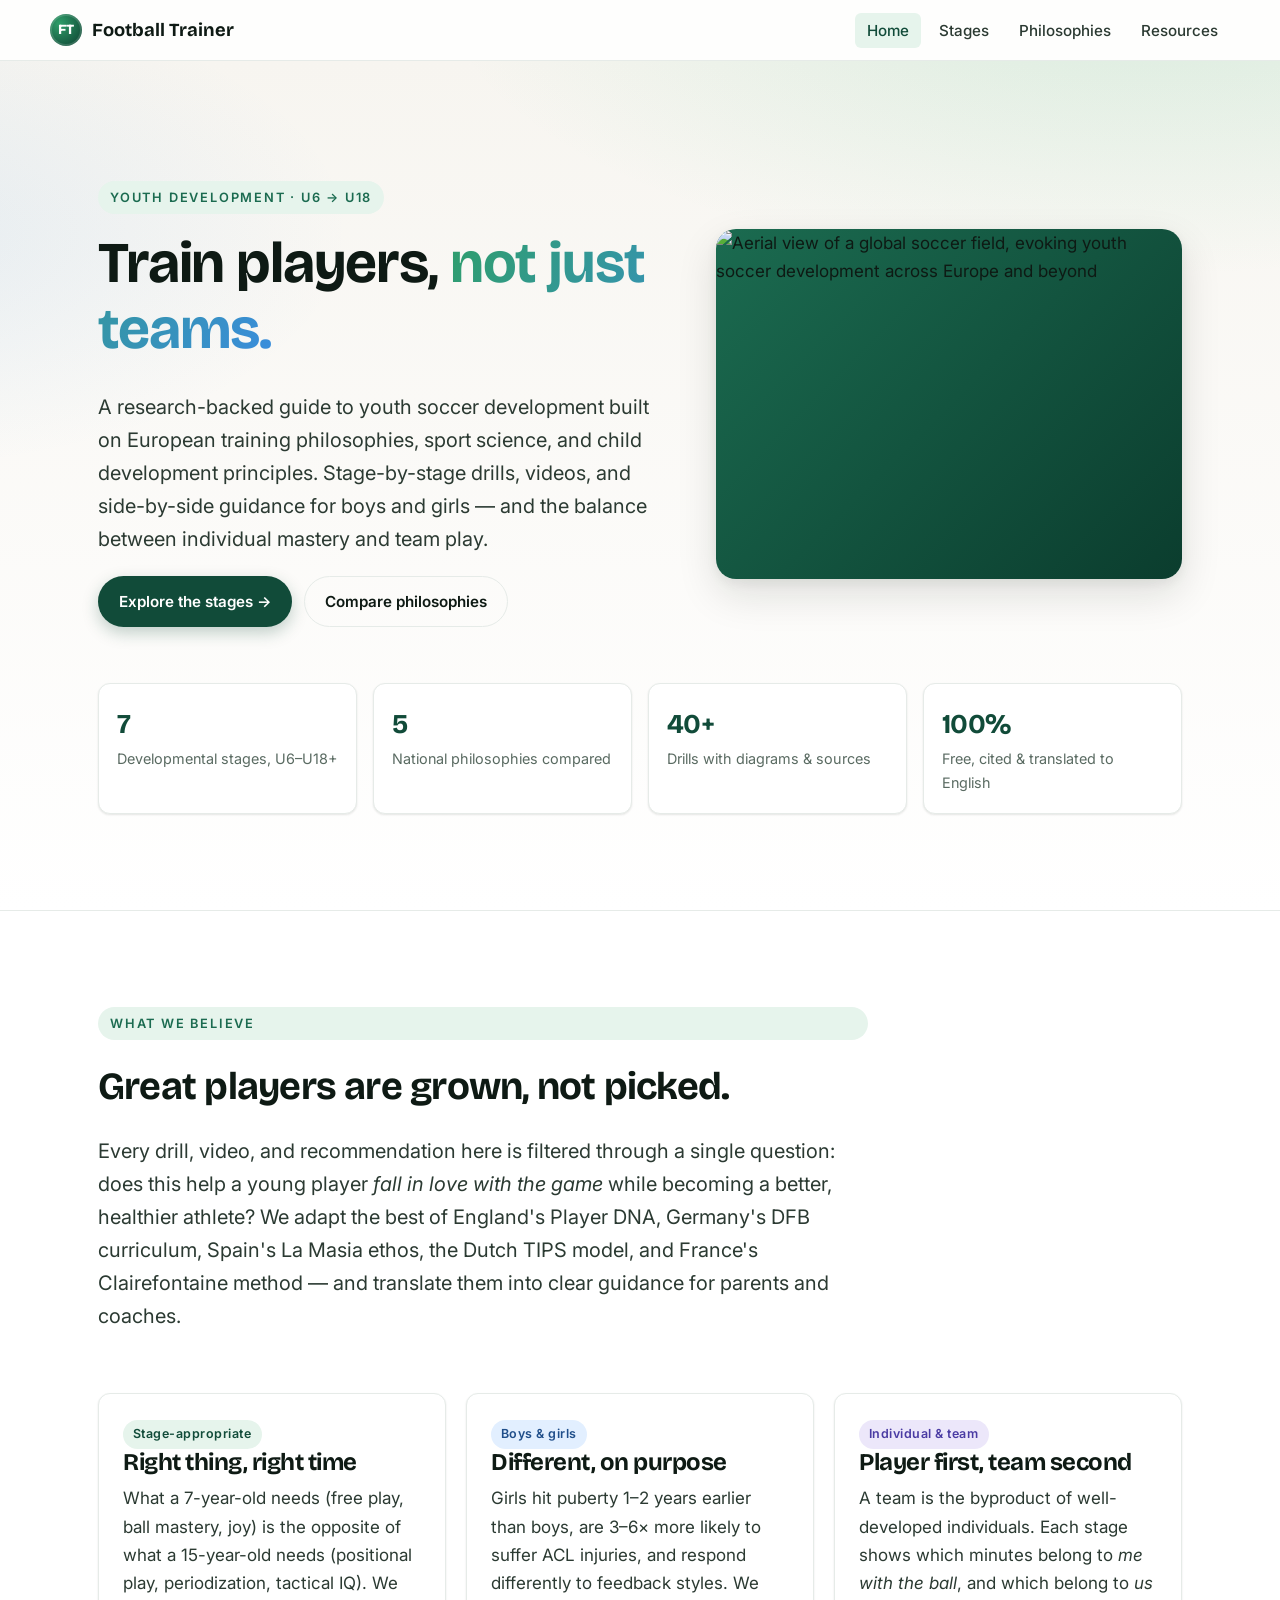
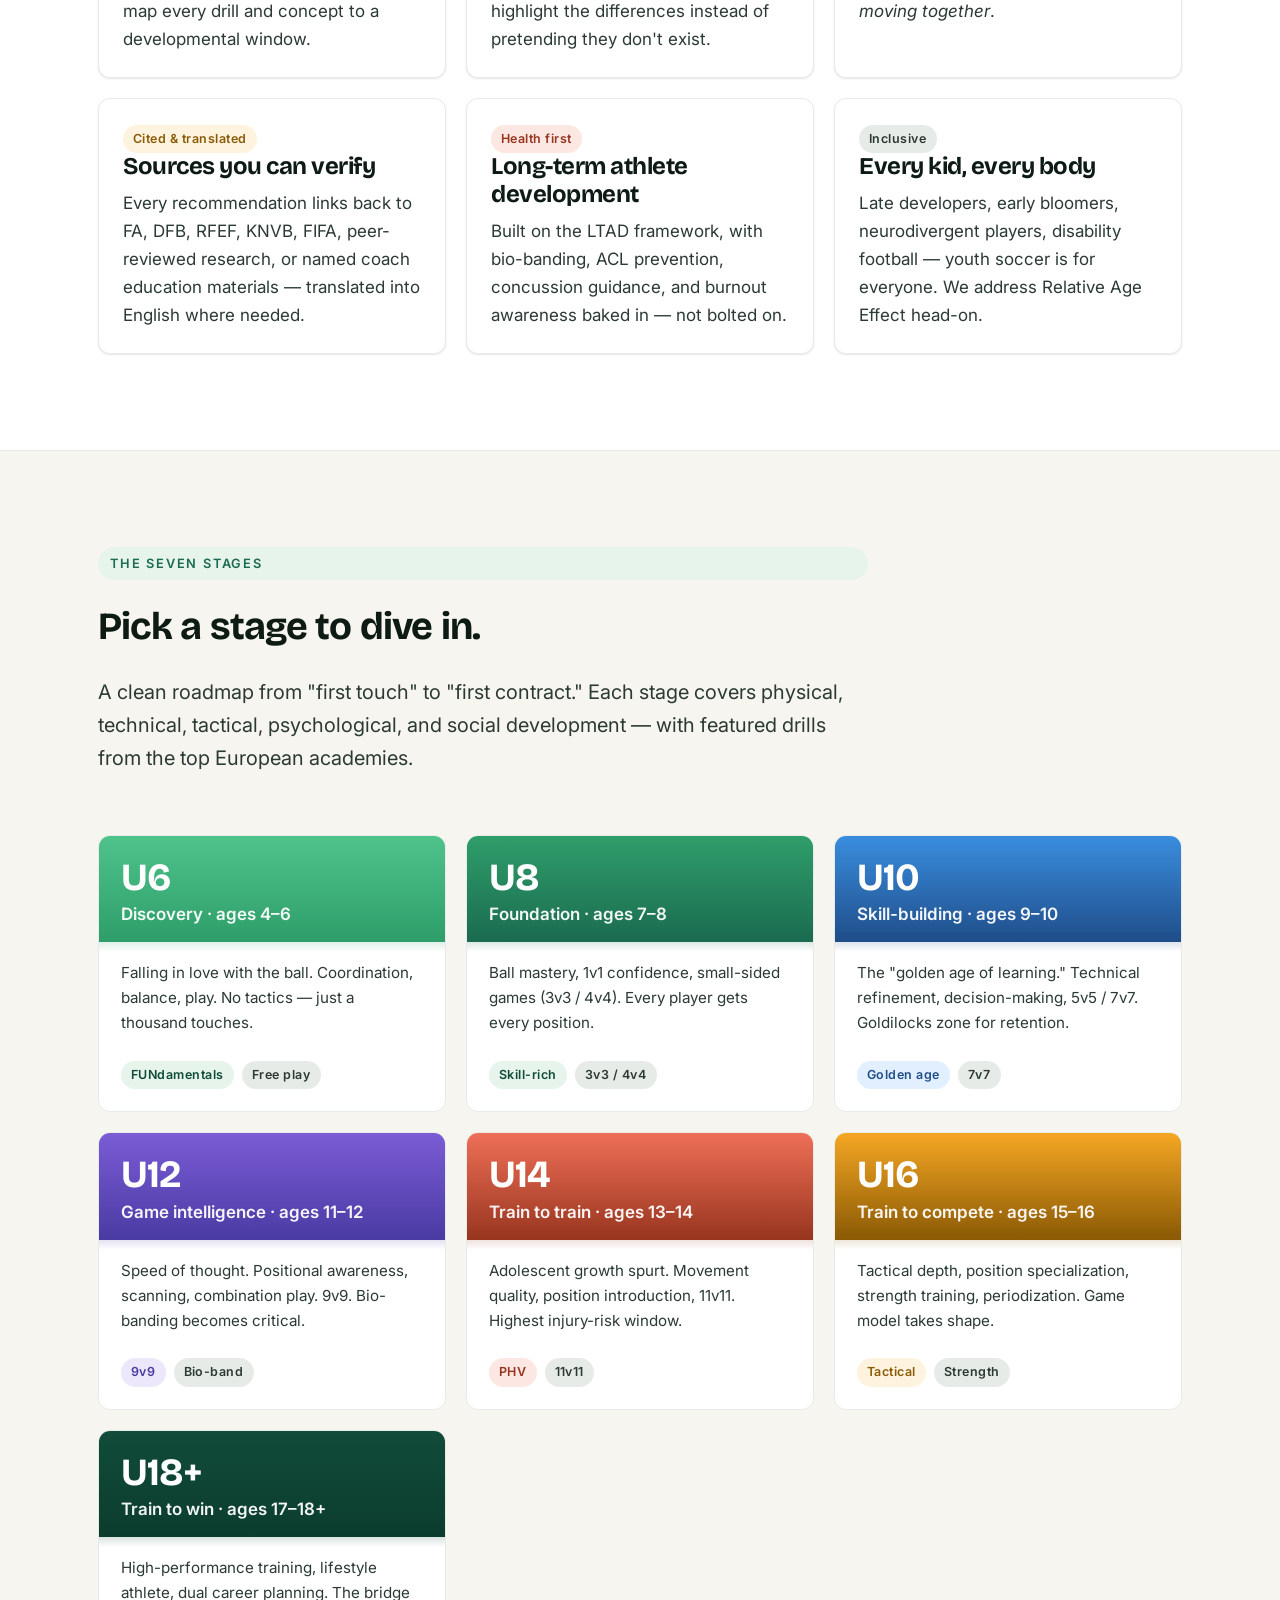
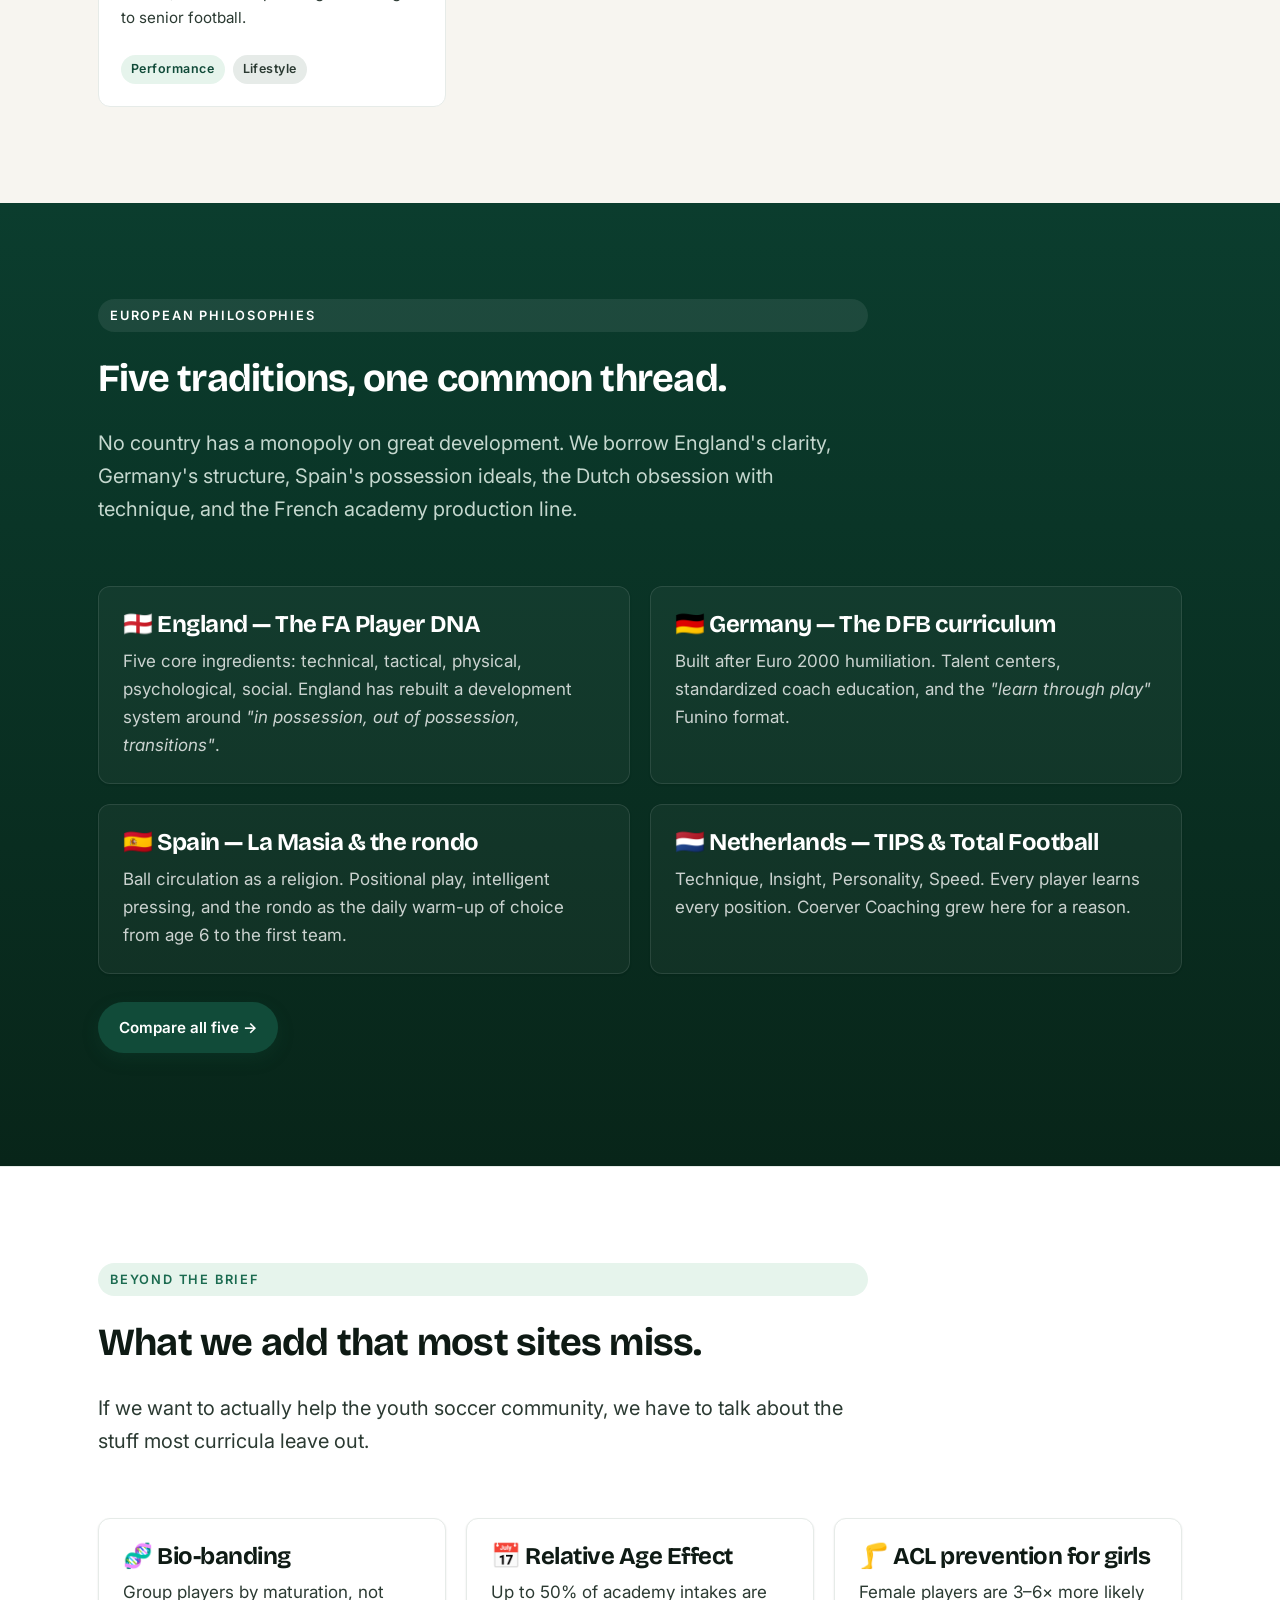
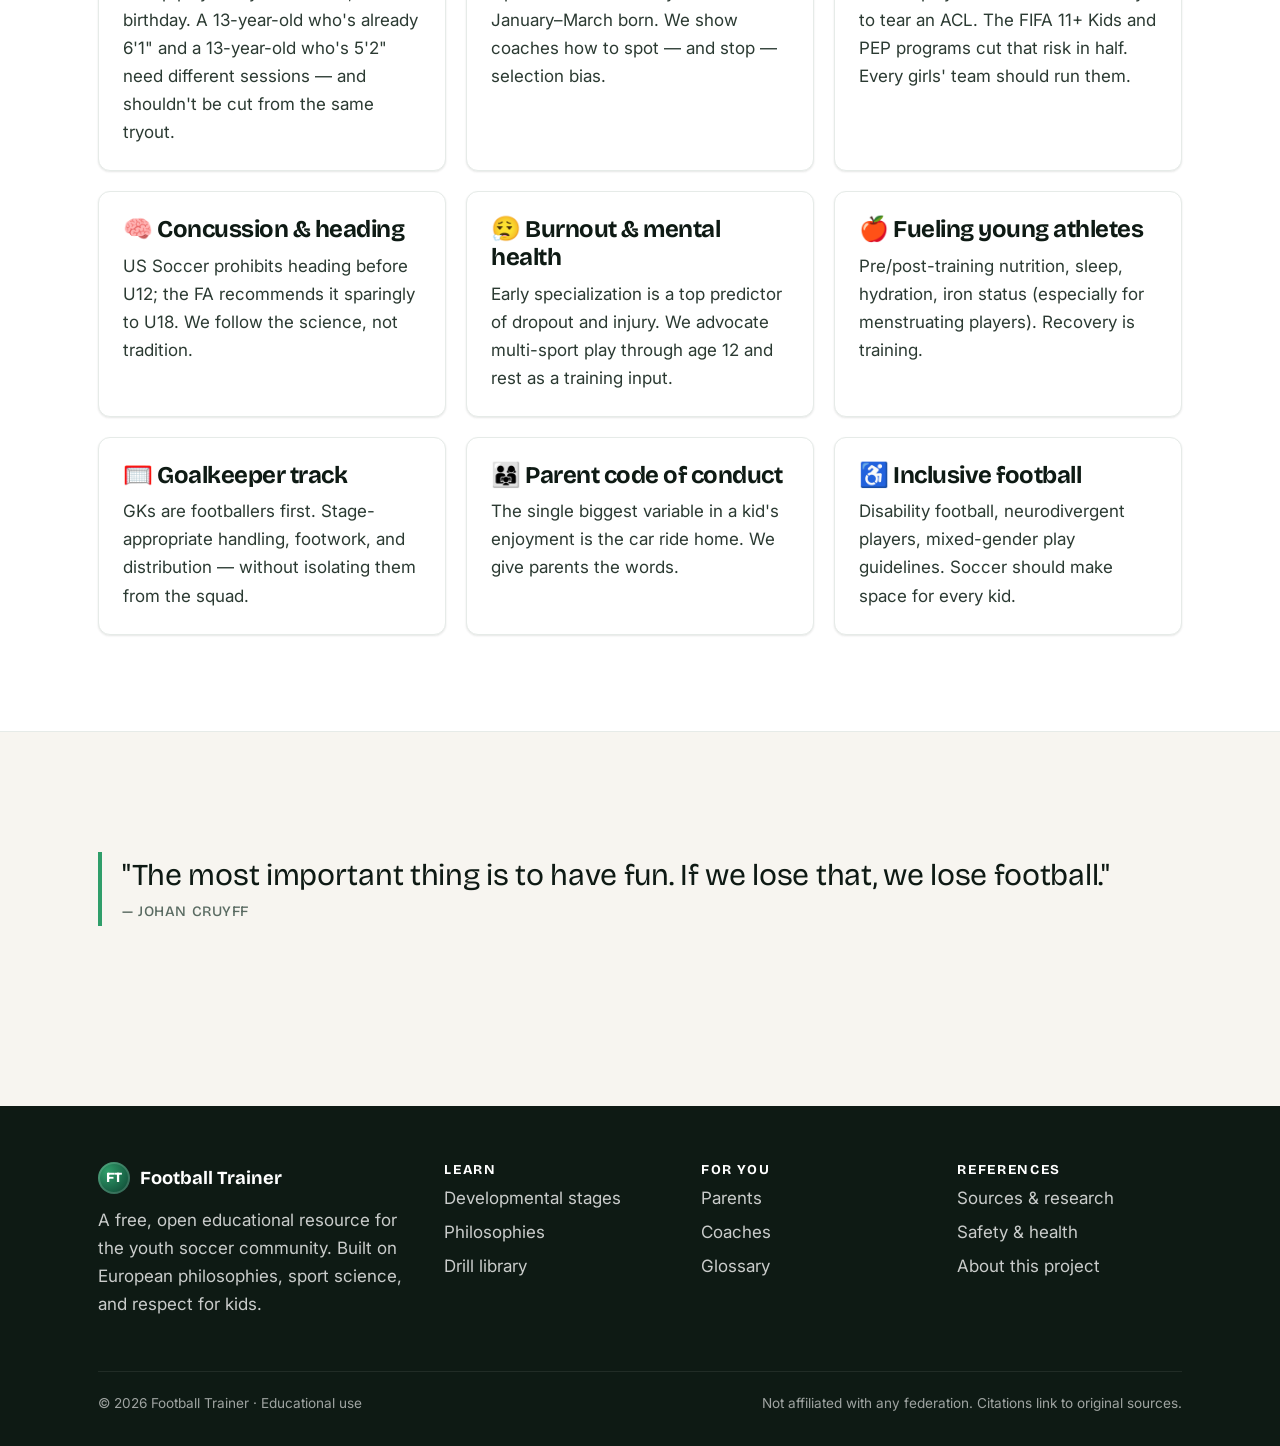
==== commit 2fcc0792: "Replace SVG hero art with globalsoccerfield.png Swap the CSS-drawn pitch/ball illustration for an im" ====
--- a/index.html
+++ b/index.html
@@ -46,12 +46,8 @@
           <a class="btn btn-secondary" href="philosophies.html">Compare philosophies</a>
         </div>
       </div>
-      <div class="hero-art" aria-hidden="true">
-        <div class="hero-stripes"></div>
-        <div class="hero-pitch"></div>
-        <div class="hero-mid"></div>
-        <div class="hero-center"></div>
-        <div class="hero-ball"></div>
+      <div class="hero-art">
+        <img src="assets/img/globalsoccerfield.png" alt="Aerial view of a global soccer field, evoking youth soccer development across Europe and beyond" />
       </div>
     </div>
 
--- a/assets/css/style.css
+++ b/assets/css/style.css
@@ -217,59 +217,14 @@
 .hero-art {
   position: relative; aspect-ratio: 4/3;
   border-radius: var(--radius-lg);
-  background: linear-gradient(135deg, var(--pitch-700), var(--pitch-900));
   box-shadow: var(--shadow-lg);
   overflow: hidden;
-}
-.hero-pitch {
-  position: absolute; inset: 14px;
-  border: 2px solid rgba(255,255,255,.7);
-  border-radius: 12px;
-}
-.hero-pitch::before, .hero-pitch::after {
-  content: ""; position: absolute; left: 50%; transform: translateX(-50%);
-  width: 30%; aspect-ratio: 1.2/1;
-  border: 2px solid rgba(255,255,255,.7);
-}
-.hero-pitch::before { top: -2px; border-top: 0; border-radius: 0 0 8px 8px; }
-.hero-pitch::after { bottom: -2px; border-bottom: 0; border-radius: 8px 8px 0 0; }
-.hero-center {
-  position: absolute; left: 50%; top: 50%;
-  width: 22%; aspect-ratio: 1;
-  transform: translate(-50%, -50%);
-  border: 2px solid rgba(255,255,255,.7); border-radius: 50%;
-}
-.hero-center::after {
-  content: ""; position: absolute; left: 50%; top: 50%;
-  width: 8px; height: 8px; background: rgba(255,255,255,.85);
-  border-radius: 50%; transform: translate(-50%, -50%);
-}
-.hero-mid {
-  position: absolute; top: 14px; bottom: 14px; left: 50%;
-  width: 0; border-left: 2px solid rgba(255,255,255,.7);
-}
-.hero-stripes {
-  position: absolute; inset: 0;
-  background:
-    repeating-linear-gradient(90deg, rgba(255,255,255,.04) 0 60px, transparent 60px 120px);
-  pointer-events: none;
-}
-.hero-ball {
-  position: absolute; right: -24px; bottom: -24px;
-  width: 140px; height: 140px;
-  background: radial-gradient(circle at 30% 30%, #fff, #d4dad6 70%, #b6bdb9);
-  border-radius: 50%;
-  box-shadow: 0 24px 60px rgba(0,0,0,.35), inset 0 0 0 4px rgba(0,0,0,.05);
-}
-.hero-ball::before, .hero-ball::after {
-  content: ""; position: absolute; inset: 0;
-  background:
-    radial-gradient(circle at 50% 50%, transparent 14%, rgba(0,0,0,.55) 14.5%, transparent 22%),
-    radial-gradient(circle at 18% 30%, transparent 10%, rgba(0,0,0,.45) 10.5%, transparent 18%),
-    radial-gradient(circle at 82% 30%, transparent 10%, rgba(0,0,0,.45) 10.5%, transparent 18%),
-    radial-gradient(circle at 18% 78%, transparent 10%, rgba(0,0,0,.45) 10.5%, transparent 18%),
-    radial-gradient(circle at 82% 78%, transparent 10%, rgba(0,0,0,.45) 10.5%, transparent 18%);
-  border-radius: 50%;
+  background: linear-gradient(135deg, var(--pitch-700), var(--pitch-900));
+}
+.hero-art img {
+  width: 100%; height: 100%;
+  object-fit: cover; object-position: center;
+  display: block;
 }
 
 /* Stat strip */
@@ -499,14 +454,19 @@
 .callout {
   border-left: 4px solid var(--accent-amber);
   background: #fff8eb;
+  color: var(--ink-900);
   padding: 16px 18px; border-radius: 0 var(--radius-md) var(--radius-md) 0;
   margin: 16px 0;
 }
 .callout.info { border-color: var(--accent-sky); background: #ecf4ff; }
 .callout.warn { border-color: var(--accent-coral); background: #fdeee9; }
 .callout.note { border-color: var(--pitch-500); background: var(--pitch-100); }
-.callout p { margin: 0; }
+.callout p { margin: 0; color: var(--ink-900); }
+.callout a { color: var(--pitch-800); }
 .callout strong { color: var(--ink-900); }
+/* Ensure callouts stay readable when nested inside .section-dark */
+.section-dark .callout, .section-dark .callout p, .section-dark .callout strong { color: var(--ink-900); }
+.section-dark .callout a { color: var(--pitch-800); }
 
 /* Source citation list */
 .sources {
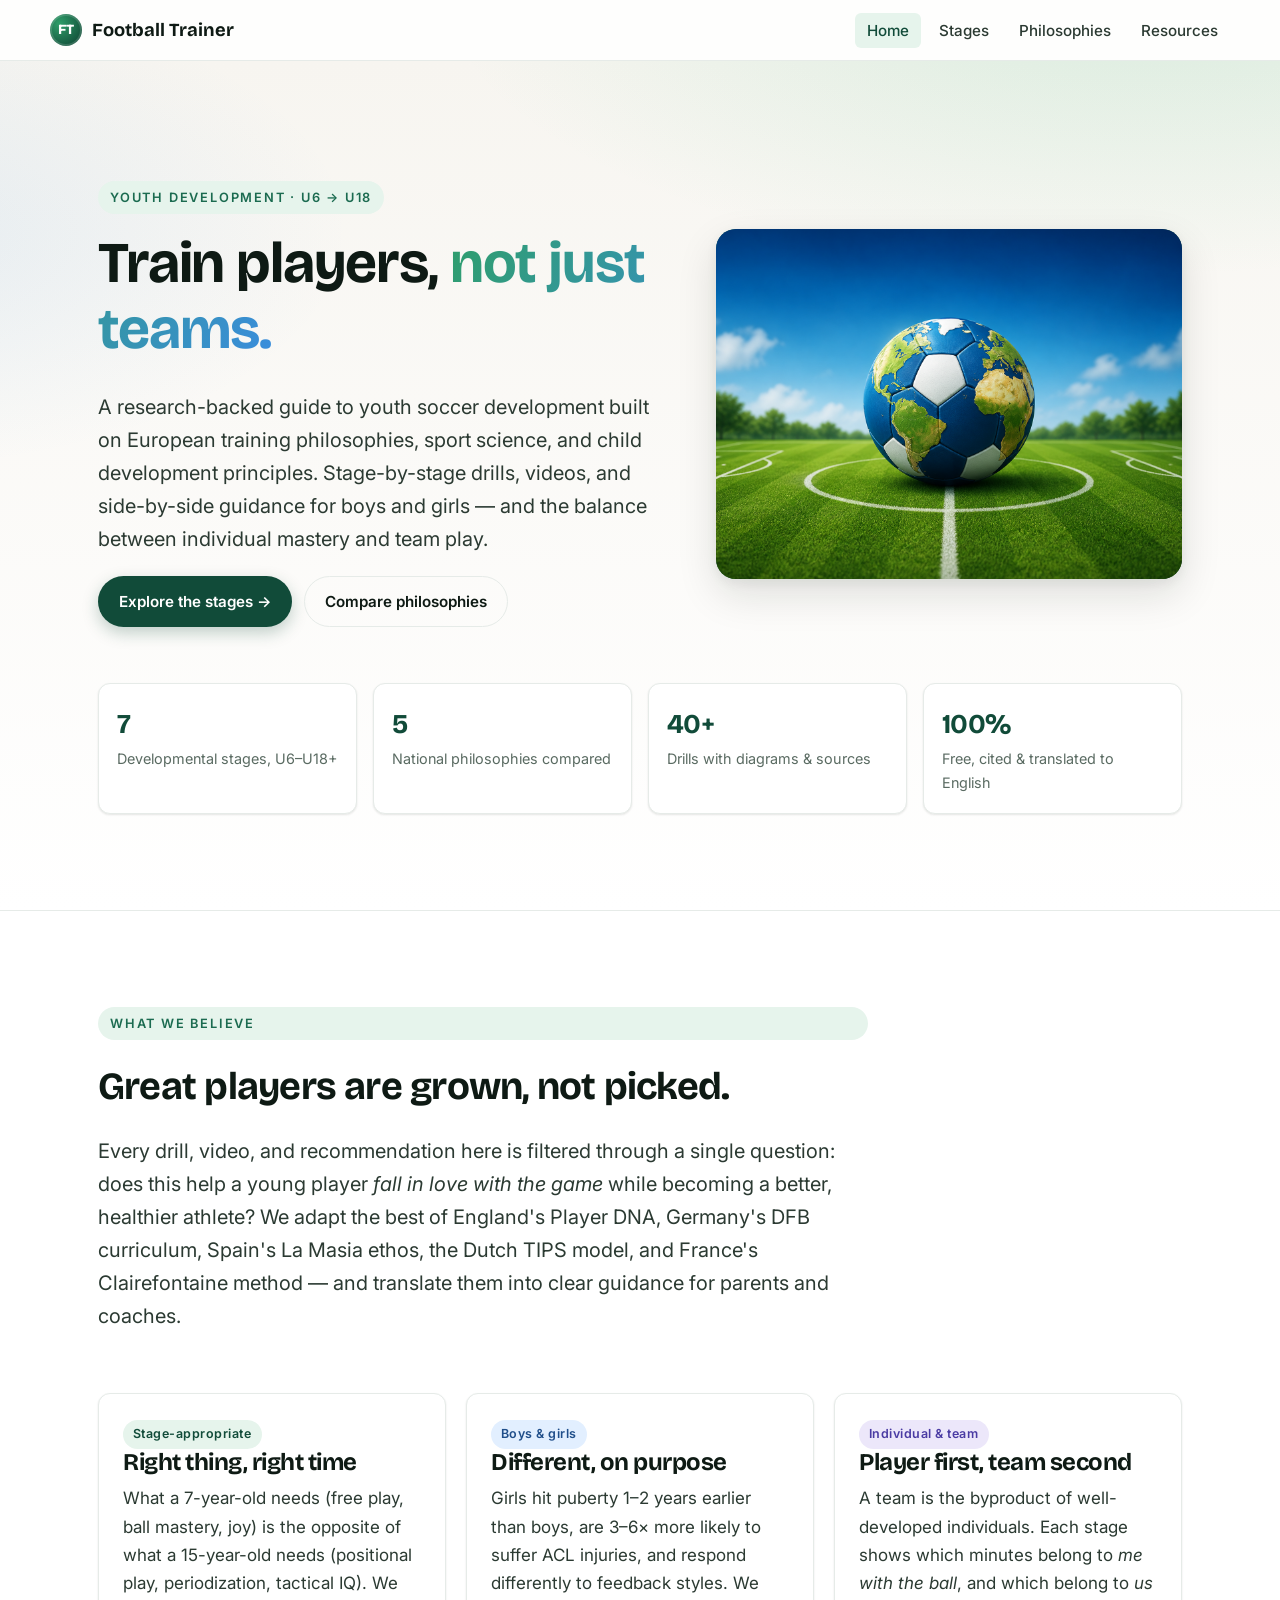
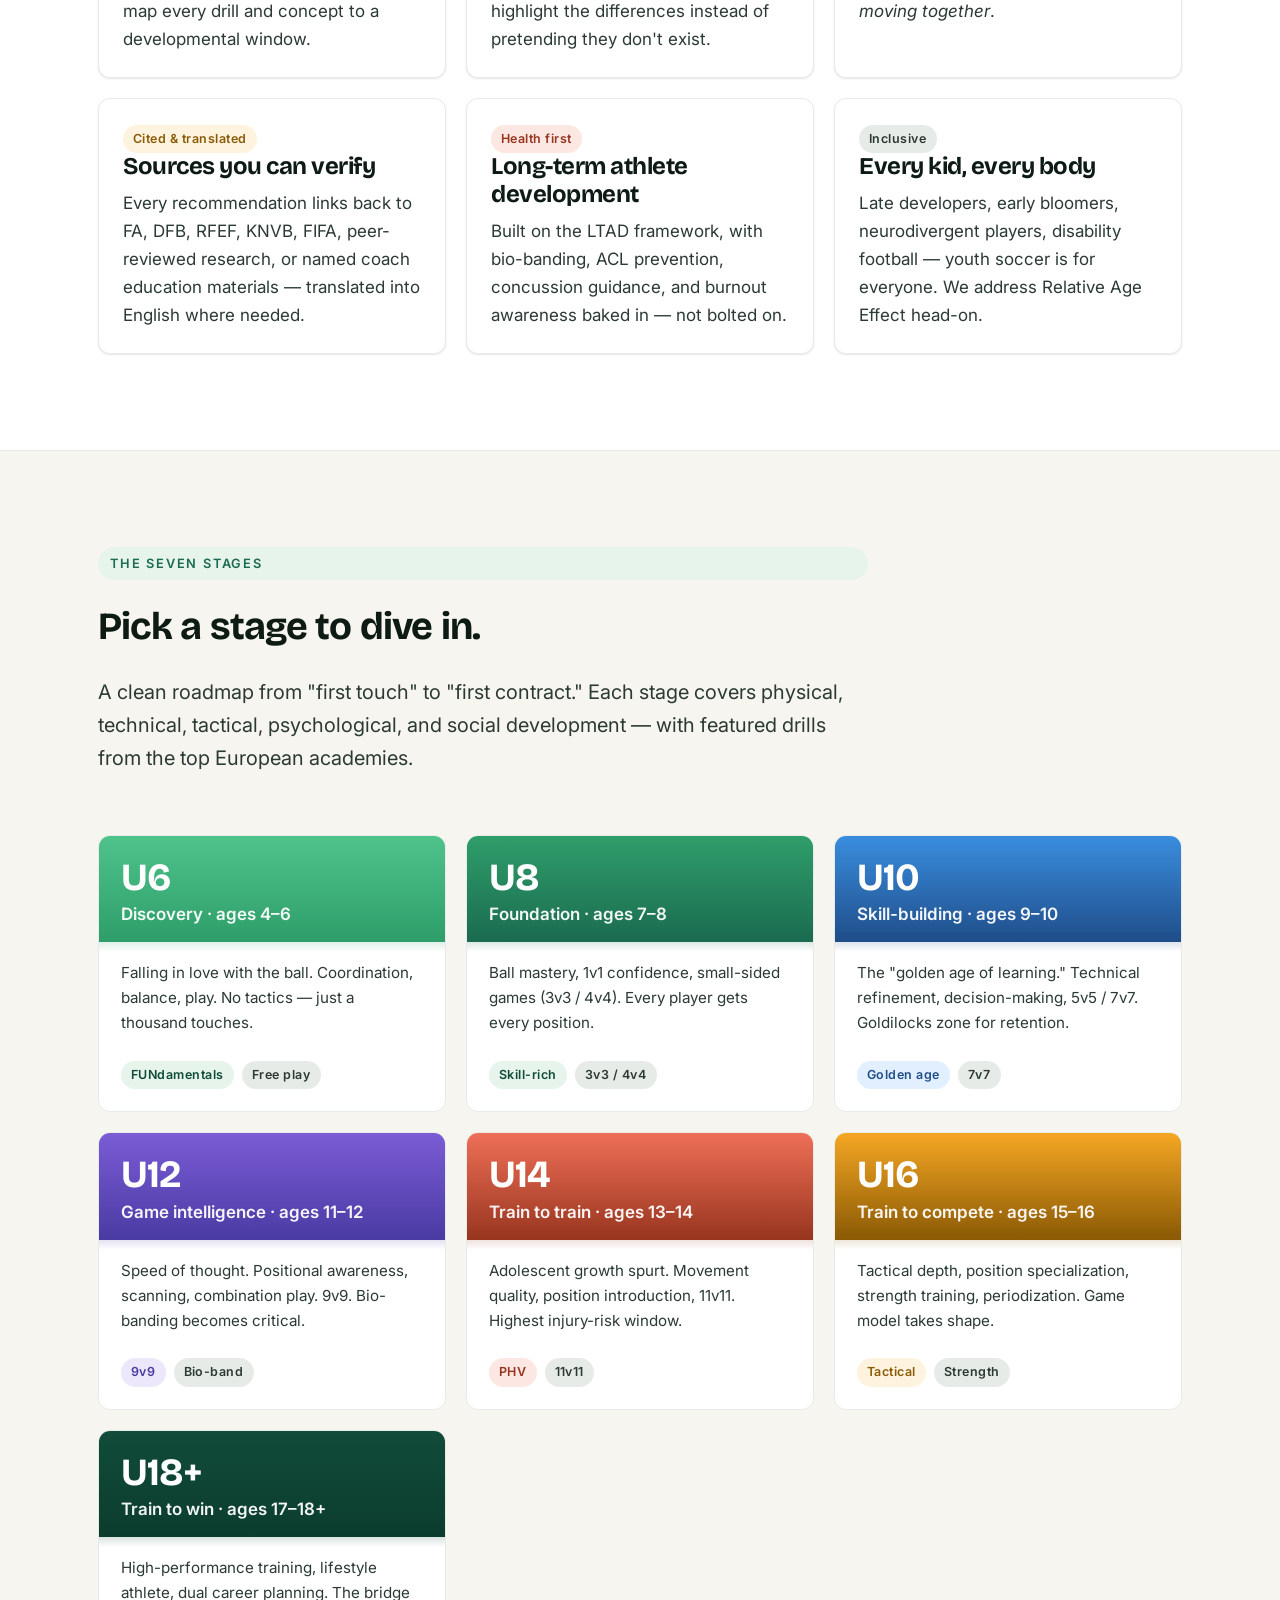
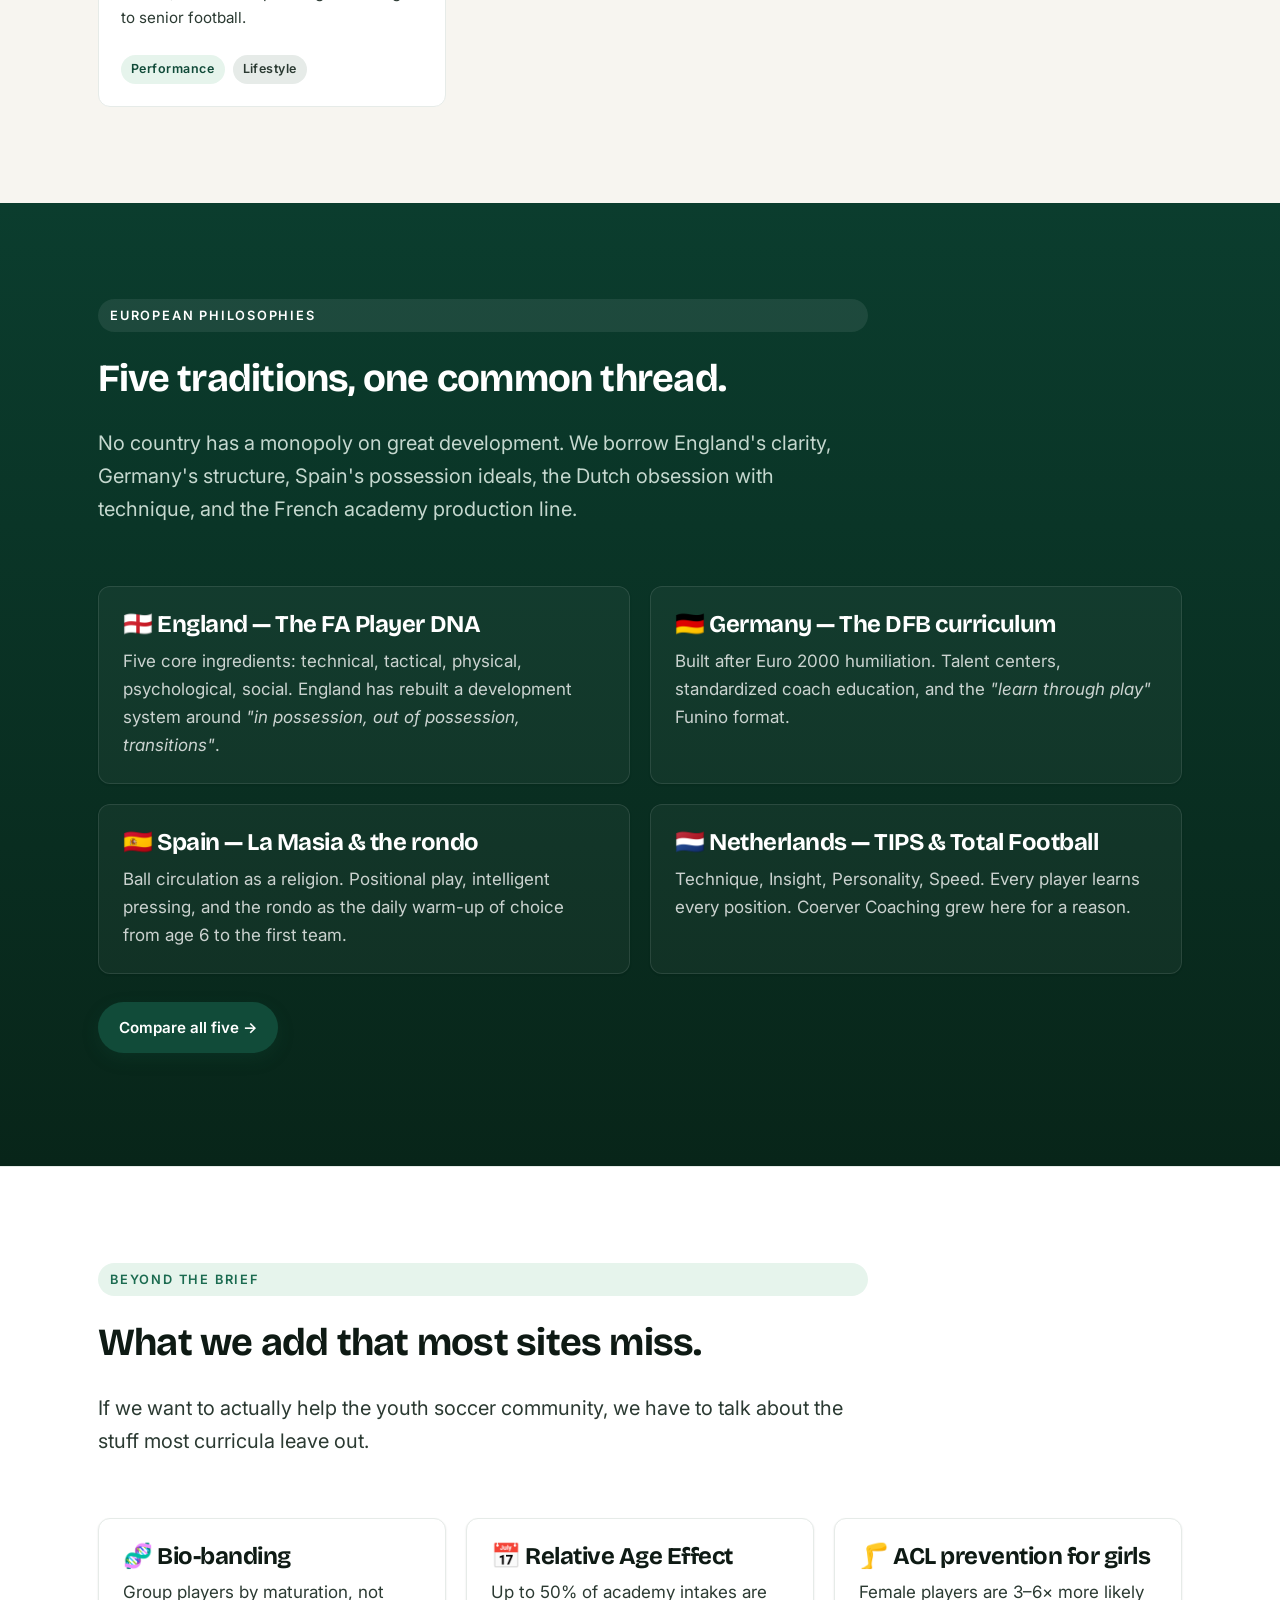
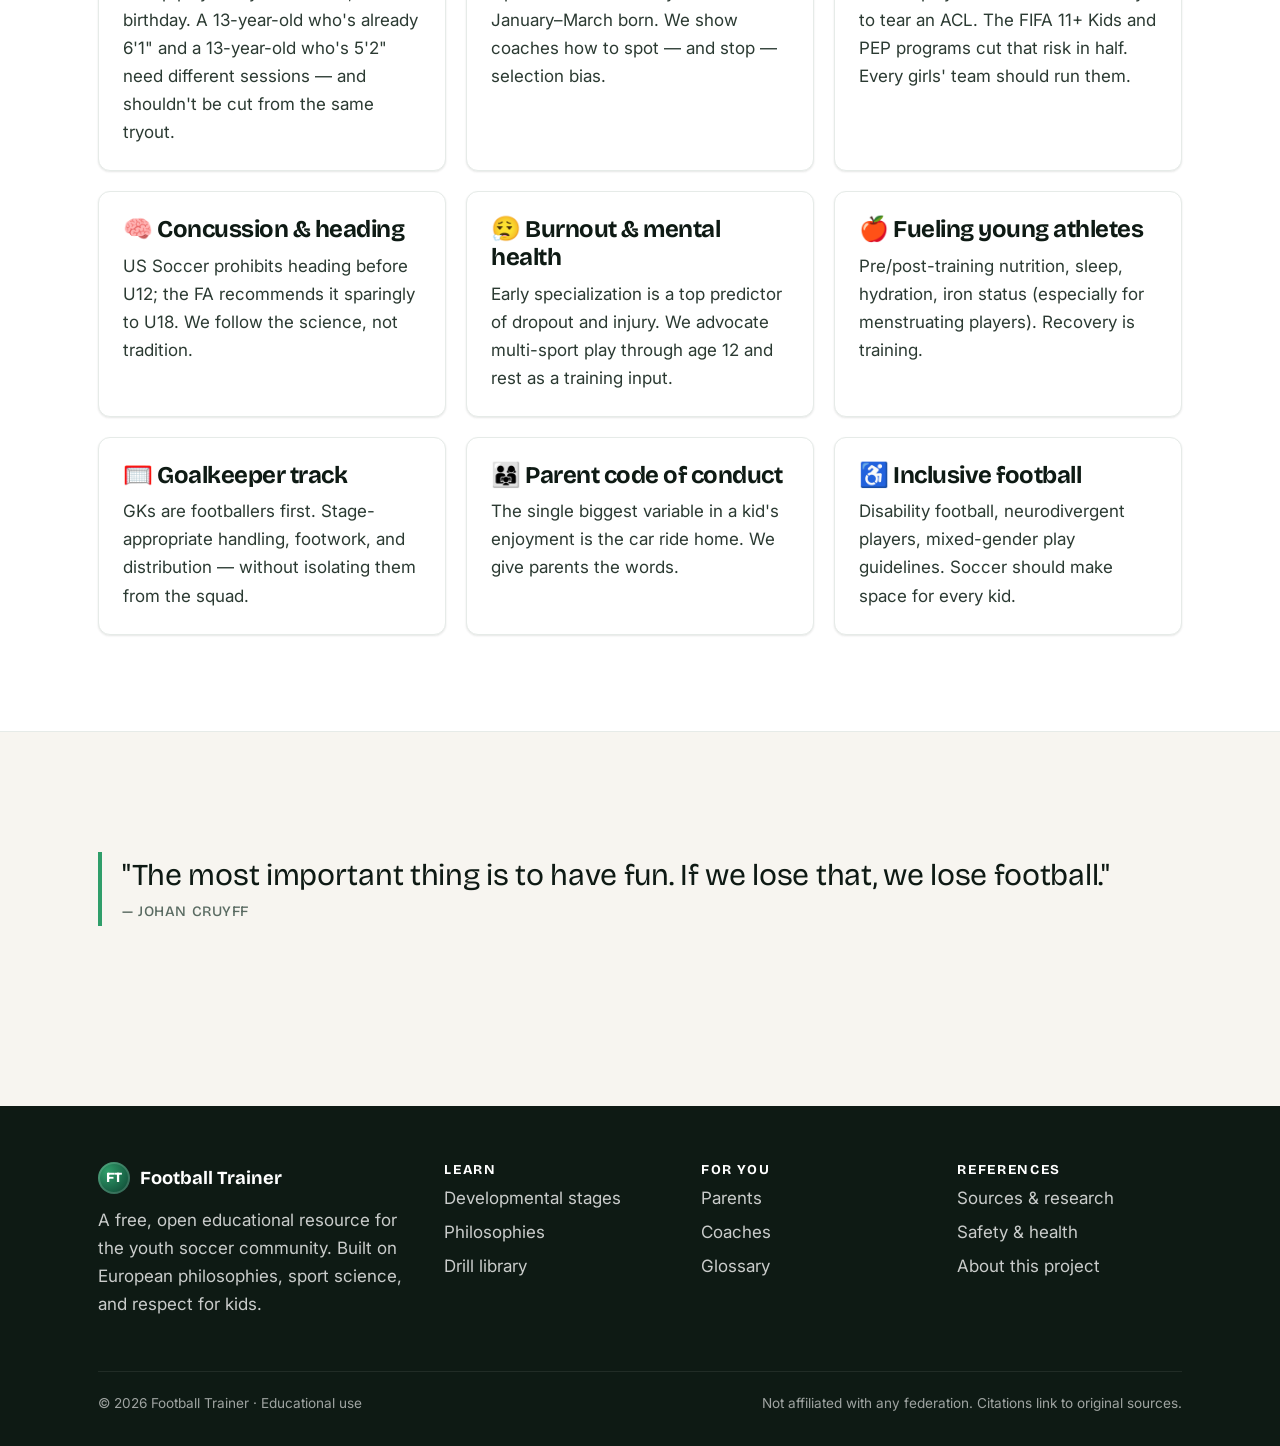
==== commit f89b9f2d: "Correct hero image path to assets/images/globalsoccerfield.png The image lives at assets/images/, no" ====
--- a/index.html
+++ b/index.html
@@ -47,7 +47,7 @@
         </div>
       </div>
       <div class="hero-art">
-        <img src="assets/img/globalsoccerfield.png" alt="Aerial view of a global soccer field, evoking youth soccer development across Europe and beyond" />
+        <img src="assets/images/globalsoccerfield.png" alt="Aerial view of a global soccer field, evoking youth soccer development across Europe and beyond" />
       </div>
     </div>
 
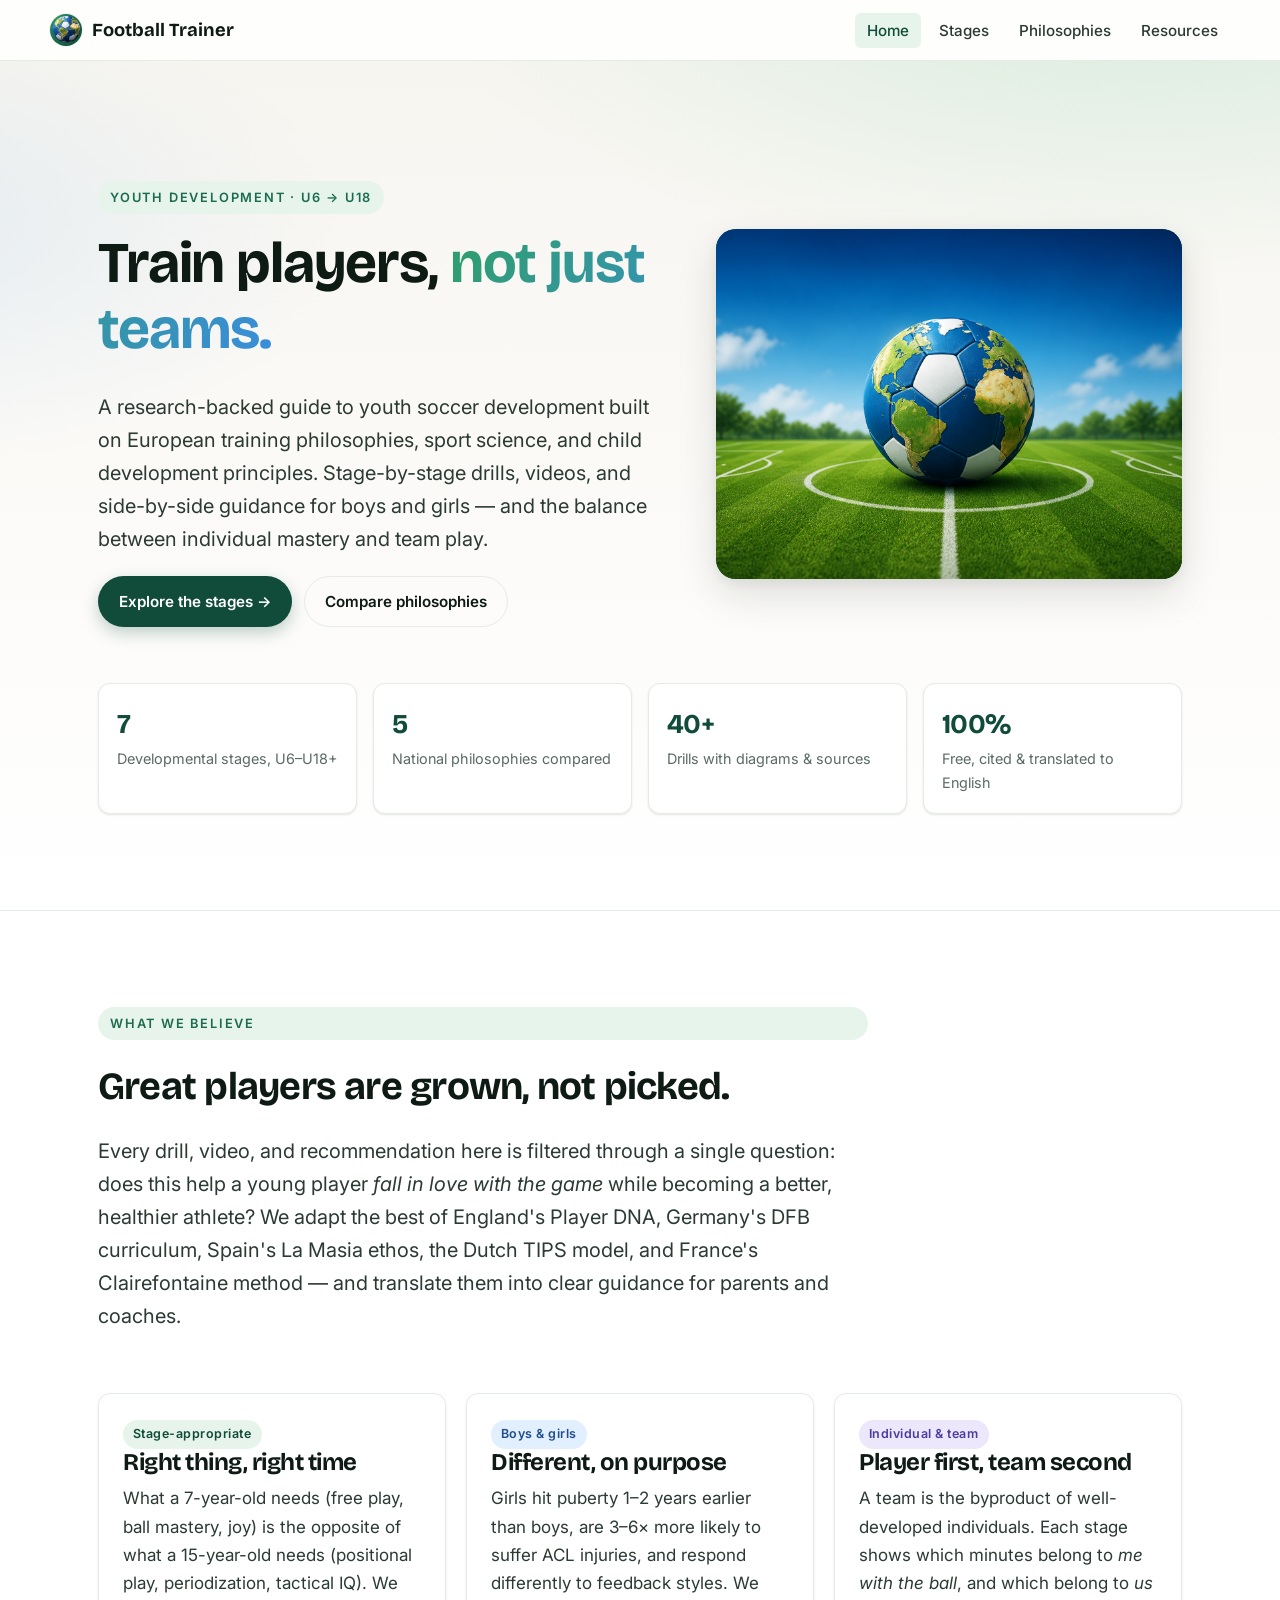
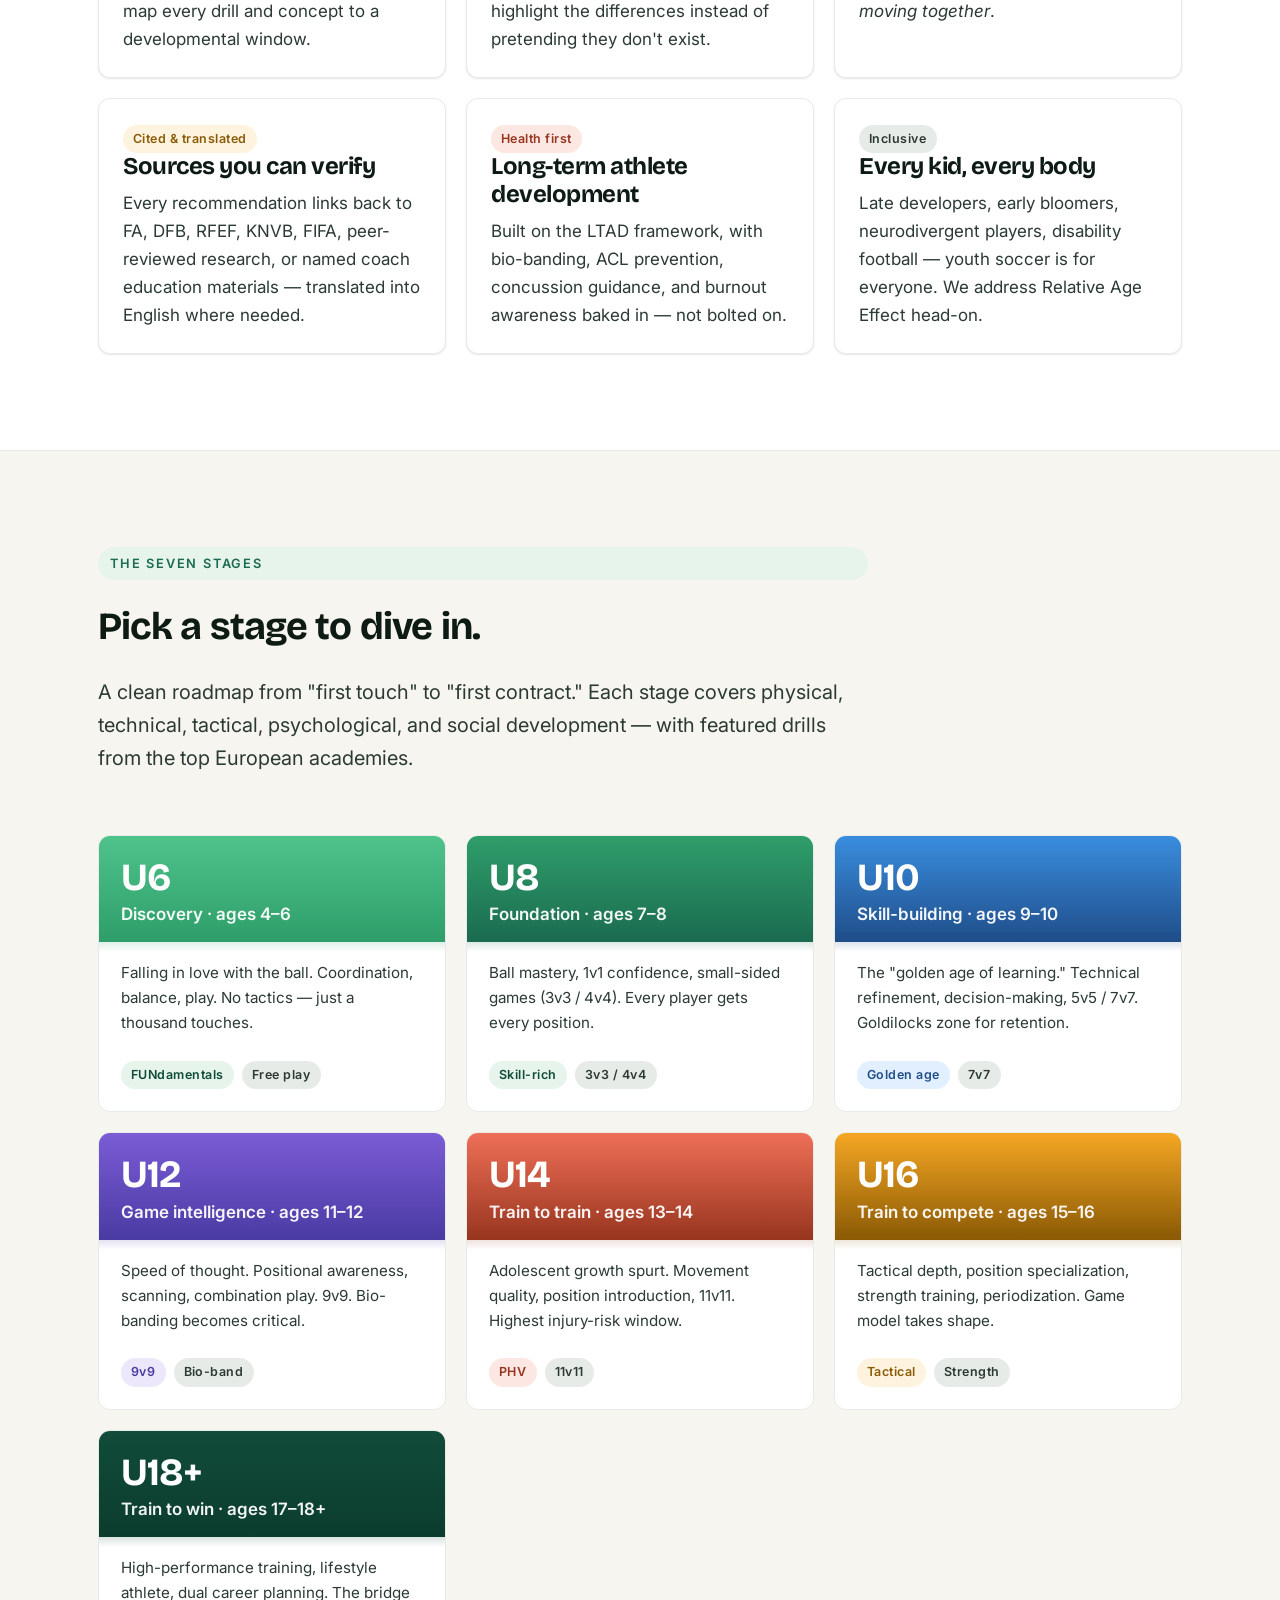
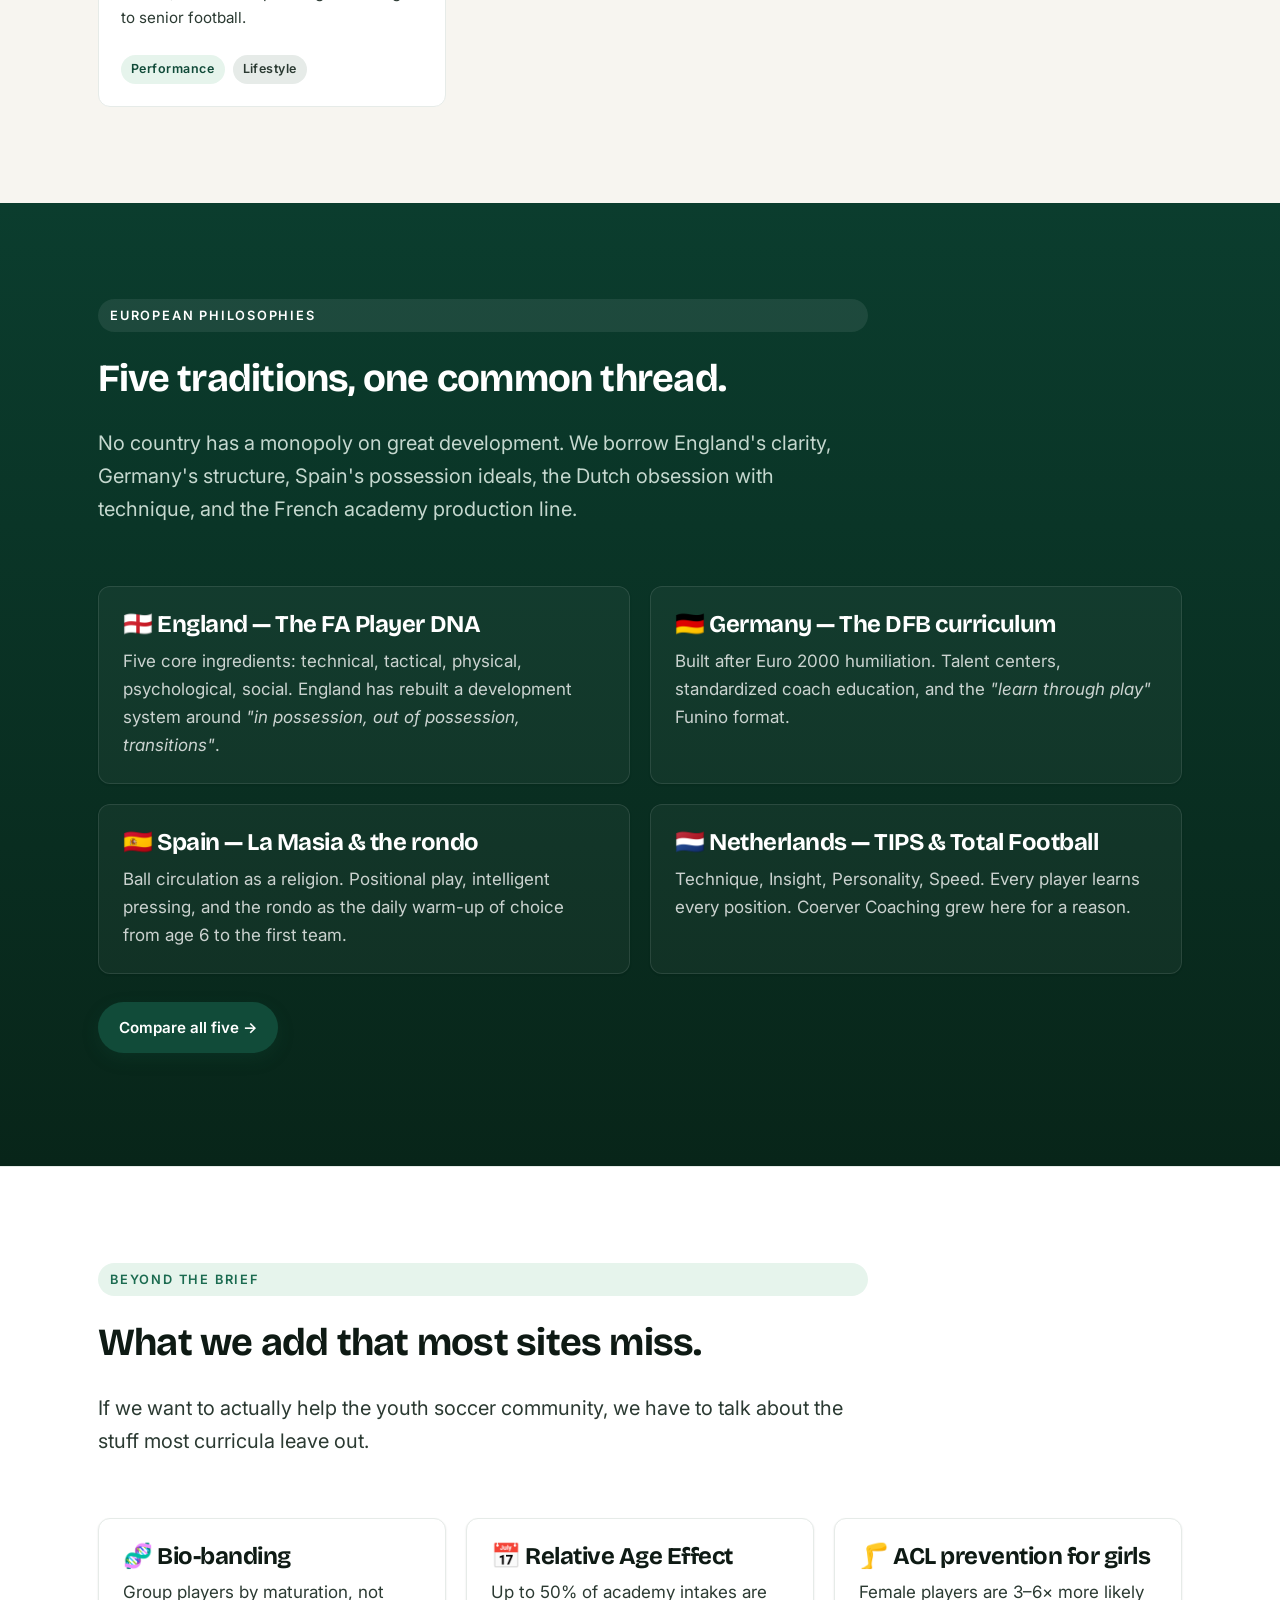
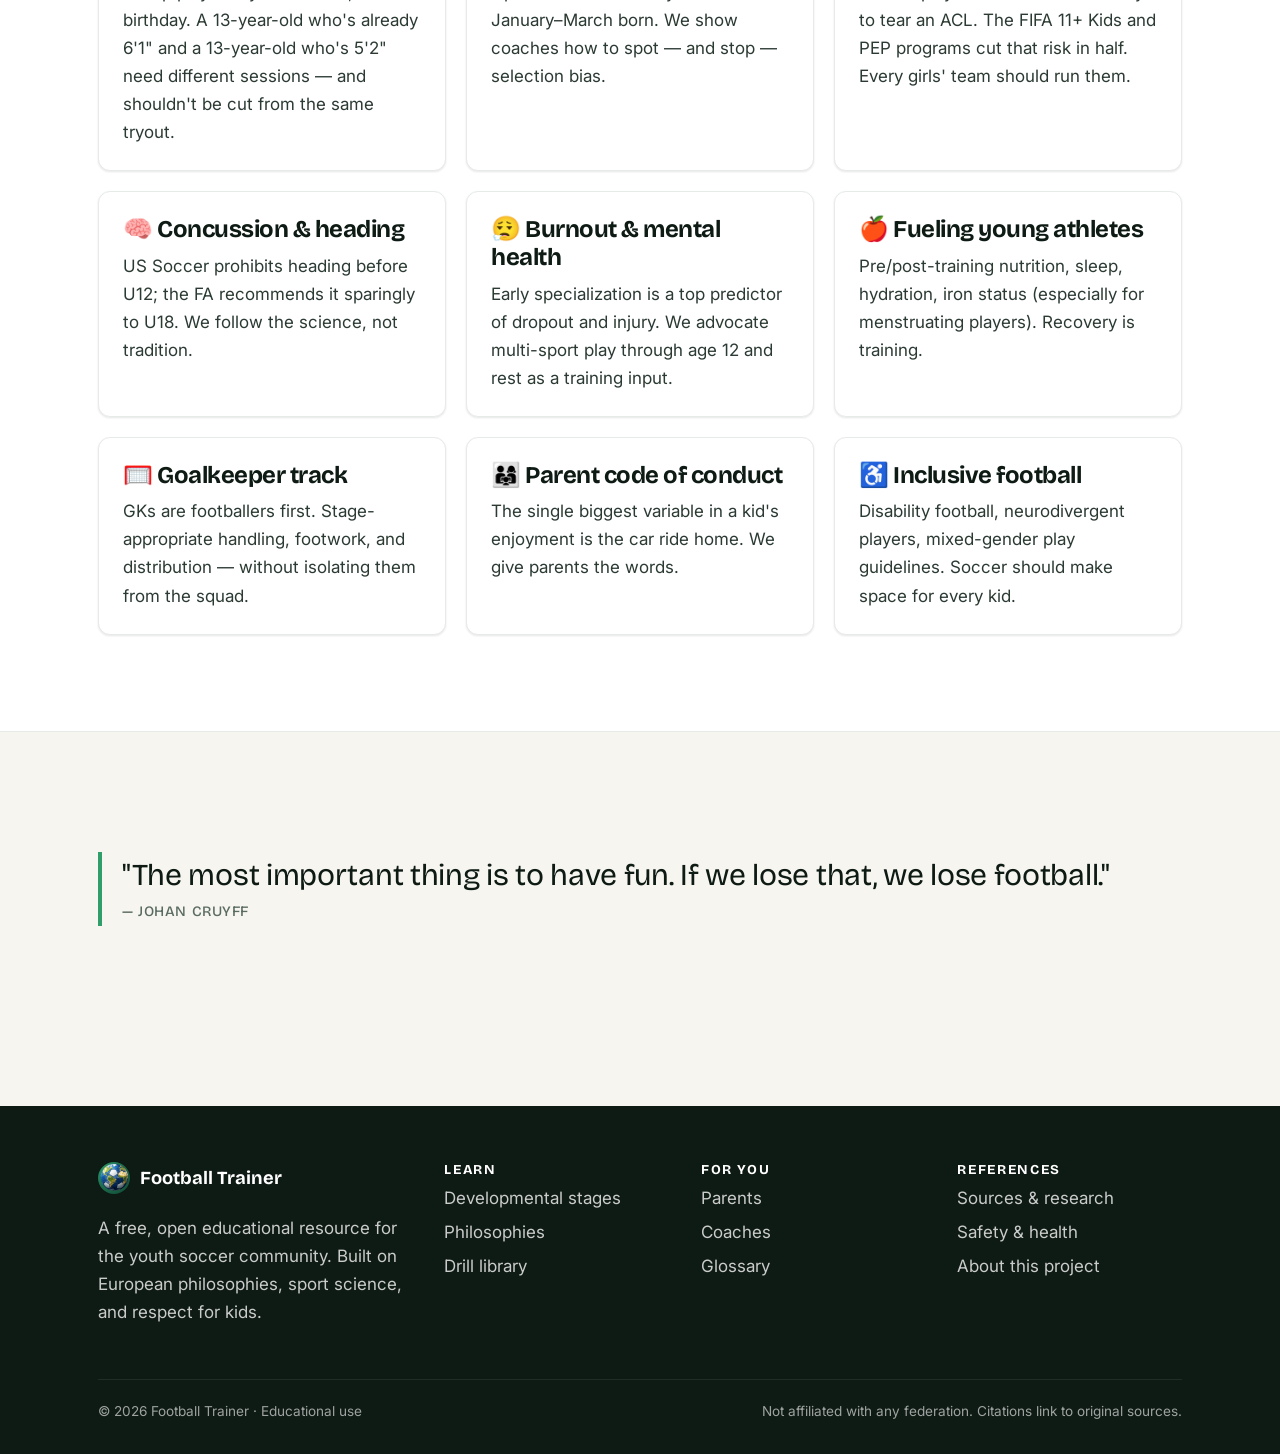
==== commit aaa0cb5a: "Replace FT brand mark with image asset Swap the eight inline "FT" spans for an <img> at assets/image" ====
--- a/index.html
+++ b/index.html
@@ -17,7 +17,7 @@
 <header class="site-header">
   <div class="container nav">
     <a class="brand" href="index.html" aria-label="Football Trainer home">
-      <span class="brand-mark" aria-hidden="true">FT</span>
+      <img class="brand-mark" src="assets/images/EE059050-164C-4F3C-9932-99EDD37C66CF.png" alt="" aria-hidden="true" />
       Football Trainer
     </a>
     <button class="nav-toggle" aria-label="Toggle navigation" aria-expanded="false">
@@ -328,7 +328,7 @@
   <div class="container">
     <div class="footer-grid">
       <div>
-        <a class="brand" href="index.html"><span class="brand-mark" aria-hidden="true">FT</span> Football Trainer</a>
+        <a class="brand" href="index.html"><img class="brand-mark" src="assets/images/EE059050-164C-4F3C-9932-99EDD37C66CF.png" alt="" aria-hidden="true" /> Football Trainer</a>
         <p style="margin-top: 12px; max-width: 38ch;">A free, open educational resource for the youth soccer community. Built on European philosophies, sport science, and respect for kids.</p>
       </div>
       <div>
--- a/assets/css/style.css
+++ b/assets/css/style.css
@@ -157,7 +157,10 @@
   display: inline-flex; align-items: center; justify-content: center;
   color: var(--chalk); font-weight: 800; font-size: 14px;
   box-shadow: inset 0 0 0 2px rgba(255,255,255,.15);
-}
+  object-fit: cover;
+  flex-shrink: 0;
+}
+img.brand-mark { box-shadow: 0 0 0 1px rgba(0,0,0,.06); }
 .nav-links {
   display: flex; gap: 6px; align-items: center;
   list-style: none; padding: 0; margin: 0;
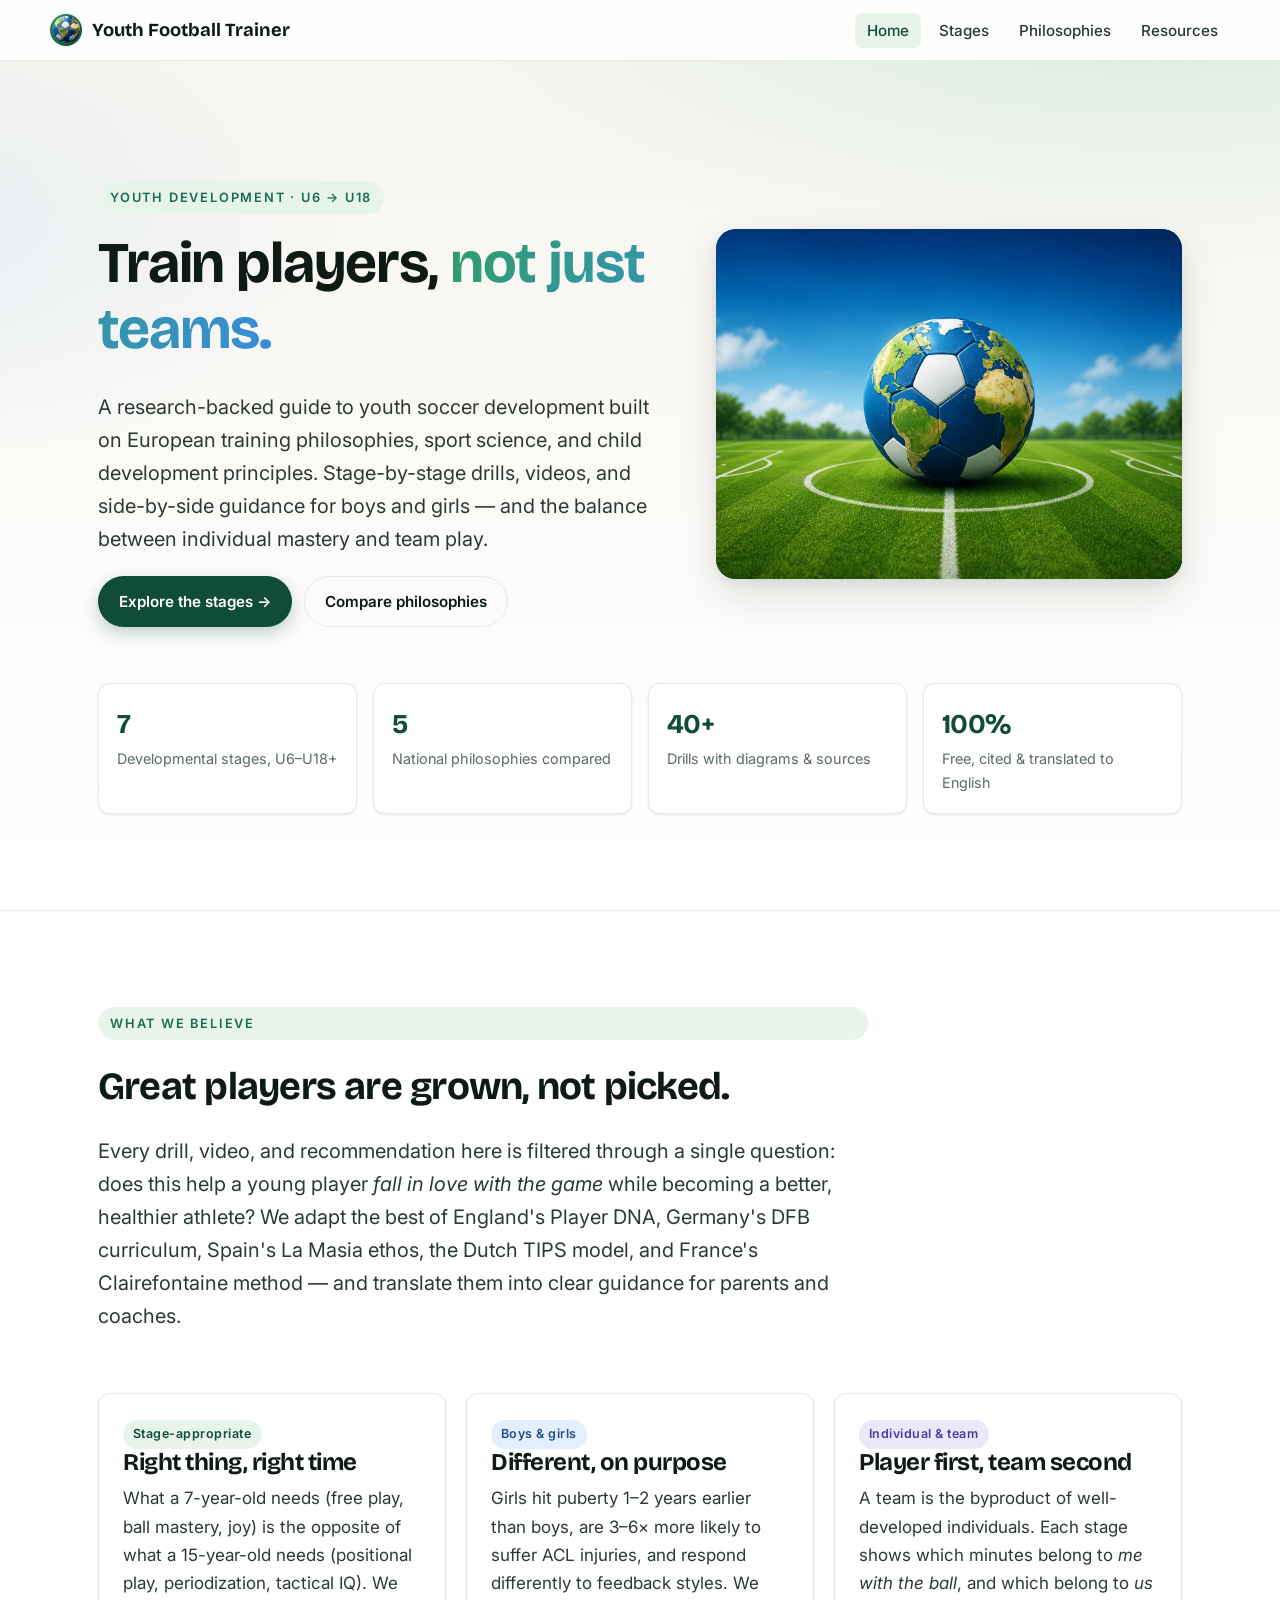
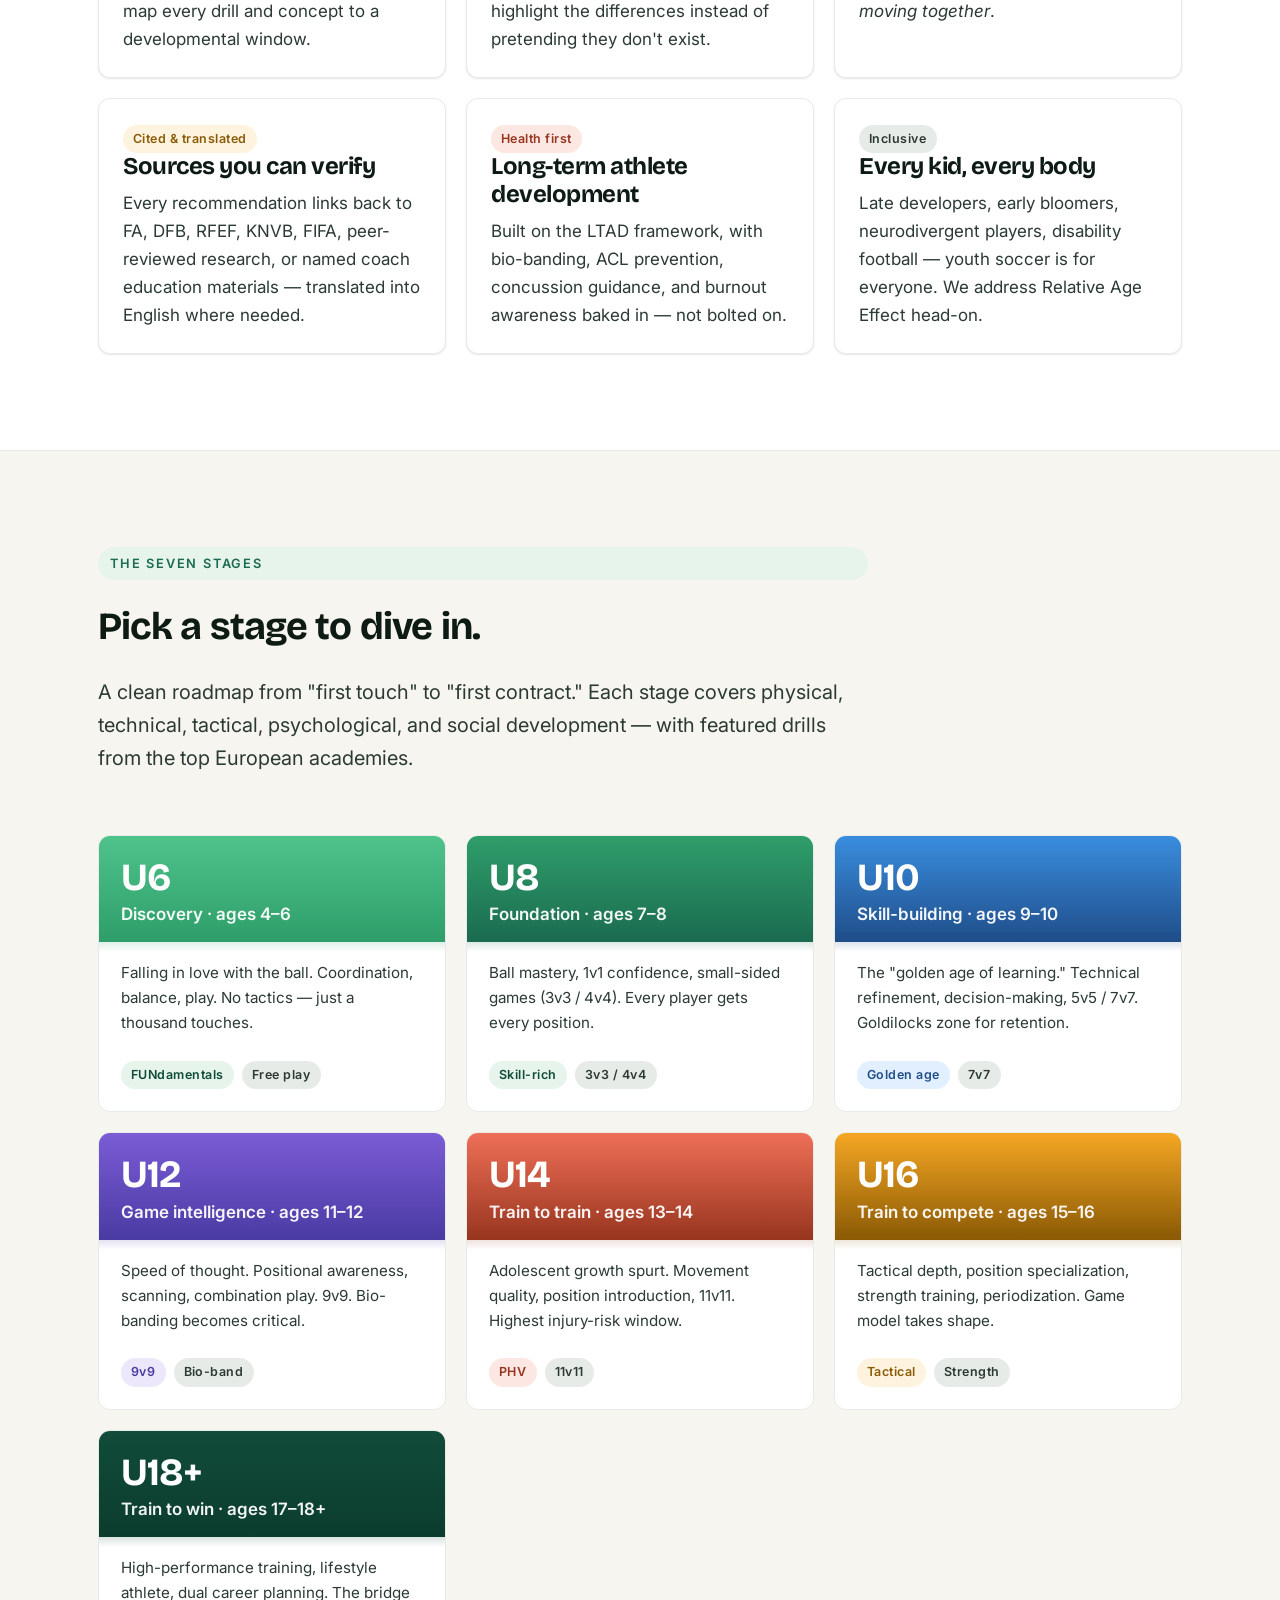
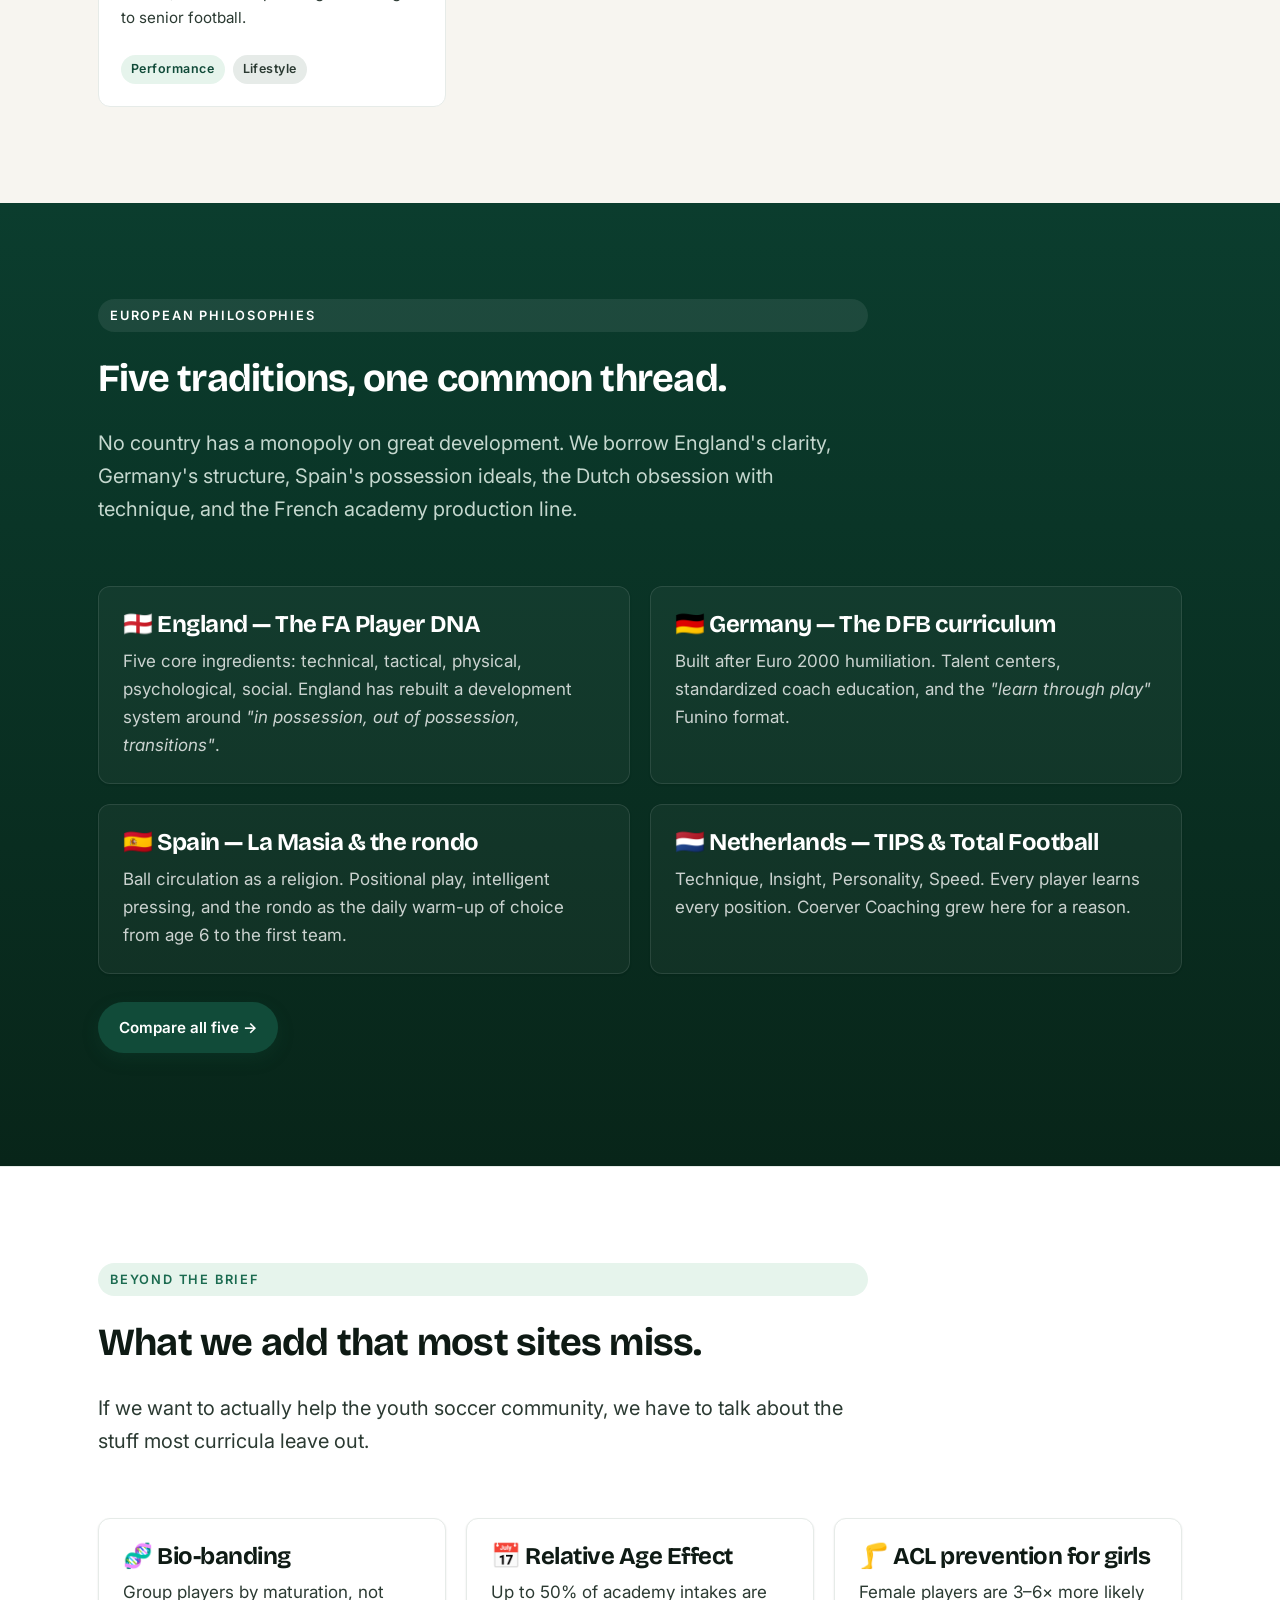
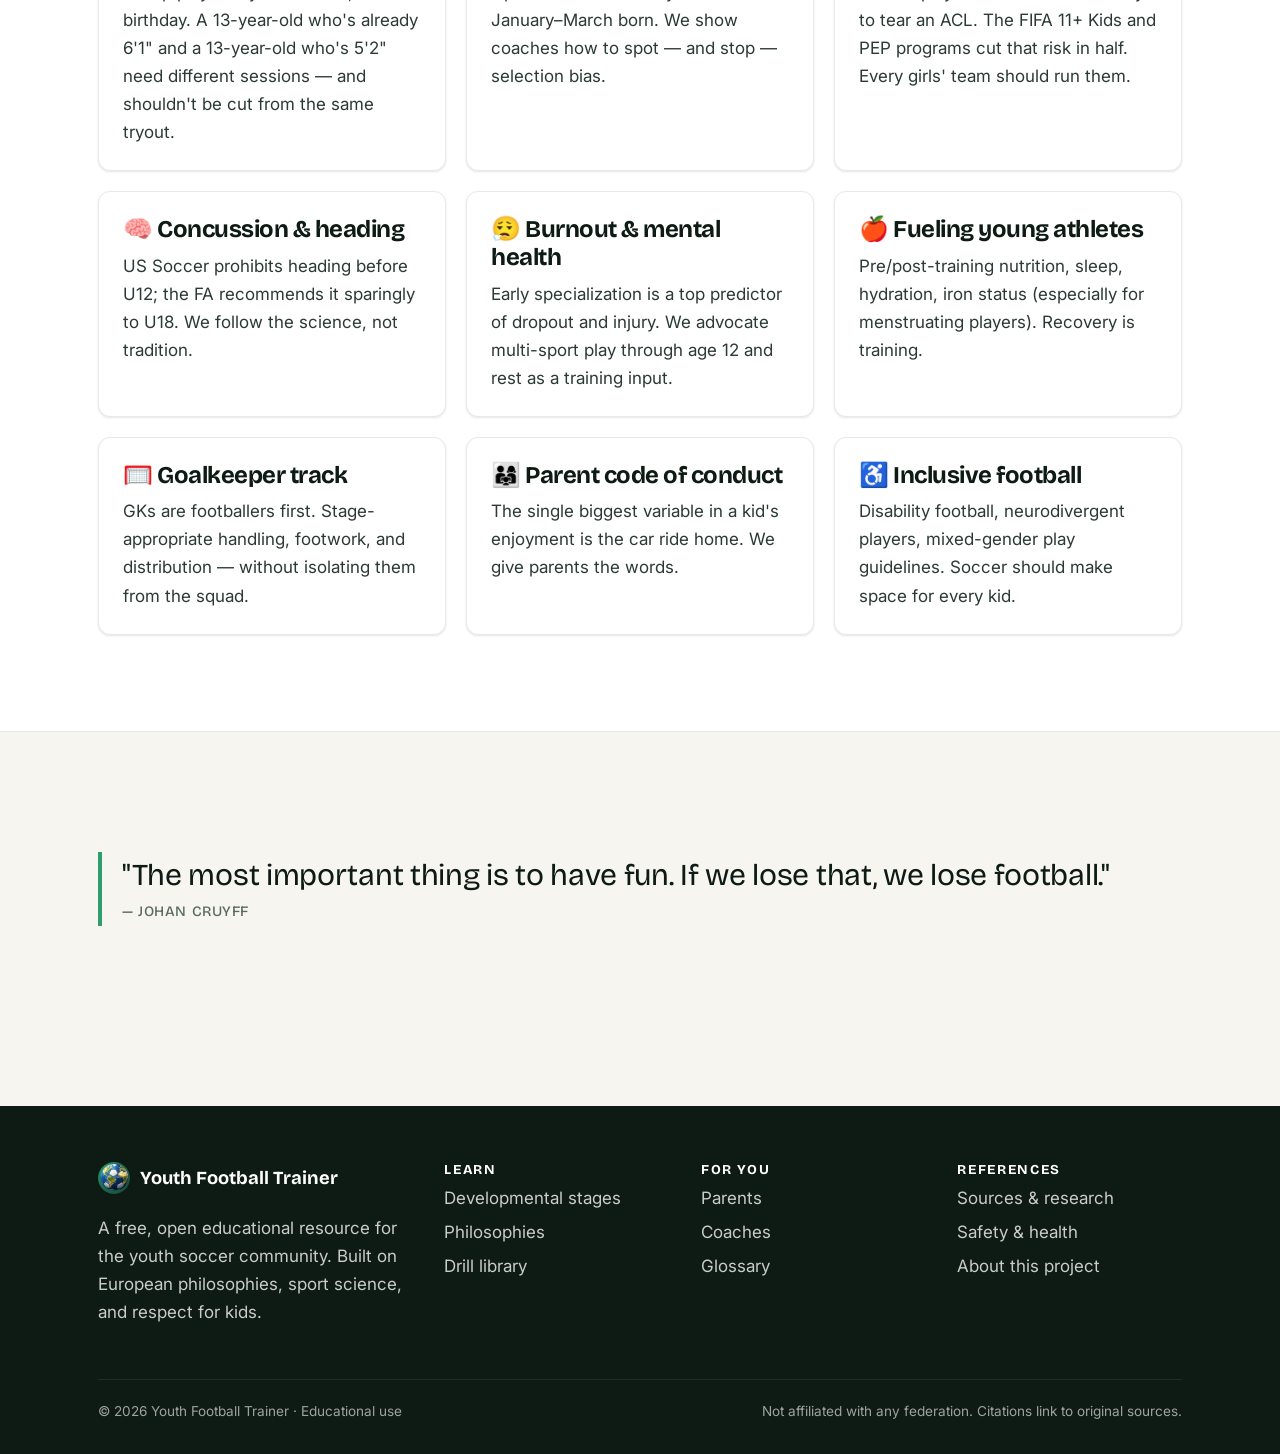
==== commit af23a6e2: "Rename site from Football Trainer to Youth Football Trainer" ====
--- a/index.html
+++ b/index.html
@@ -3,7 +3,7 @@
 <head>
 <meta charset="utf-8" />
 <meta name="viewport" content="width=device-width, initial-scale=1" />
-<title>Football Trainer — Youth Soccer Development, the European Way</title>
+<title>Youth Football Trainer — Youth Soccer Development, the European Way</title>
 <meta name="description" content="A research-backed guide to youth soccer development from U6 to U18. European philosophies, age-appropriate drills, and the difference between training boys, girls, individuals, and teams." />
 <link rel="preconnect" href="https://fonts.googleapis.com">
 <link rel="preconnect" href="https://fonts.gstatic.com" crossorigin>
@@ -16,9 +16,9 @@
 
 <header class="site-header">
   <div class="container nav">
-    <a class="brand" href="index.html" aria-label="Football Trainer home">
+    <a class="brand" href="index.html" aria-label="Youth Football Trainer home">
       <img class="brand-mark" src="assets/images/EE059050-164C-4F3C-9932-99EDD37C66CF.png" alt="" aria-hidden="true" />
-      Football Trainer
+      Youth Football Trainer
     </a>
     <button class="nav-toggle" aria-label="Toggle navigation" aria-expanded="false">
       <svg width="24" height="24" viewBox="0 0 24 24" fill="none" stroke="currentColor" stroke-width="2" stroke-linecap="round"><path d="M4 7h16M4 12h16M4 17h16"/></svg>
@@ -328,7 +328,7 @@
   <div class="container">
     <div class="footer-grid">
       <div>
-        <a class="brand" href="index.html"><img class="brand-mark" src="assets/images/EE059050-164C-4F3C-9932-99EDD37C66CF.png" alt="" aria-hidden="true" /> Football Trainer</a>
+        <a class="brand" href="index.html"><img class="brand-mark" src="assets/images/EE059050-164C-4F3C-9932-99EDD37C66CF.png" alt="" aria-hidden="true" /> Youth Football Trainer</a>
         <p style="margin-top: 12px; max-width: 38ch;">A free, open educational resource for the youth soccer community. Built on European philosophies, sport science, and respect for kids.</p>
       </div>
       <div>
@@ -357,7 +357,7 @@
       </div>
     </div>
     <div class="footer-meta">
-      <span>© <span id="year"></span> Football Trainer · Educational use</span>
+      <span>© <span id="year"></span> Youth Football Trainer · Educational use</span>
       <span>Not affiliated with any federation. Citations link to original sources.</span>
     </div>
   </div>
--- a/assets/css/style.css
+++ b/assets/css/style.css
@@ -1,5 +1,5 @@
 /* =============================================================
-   Football Trainer — Design System
+   Youth Football Trainer — Design System
    ============================================================= */
 
 :root {
